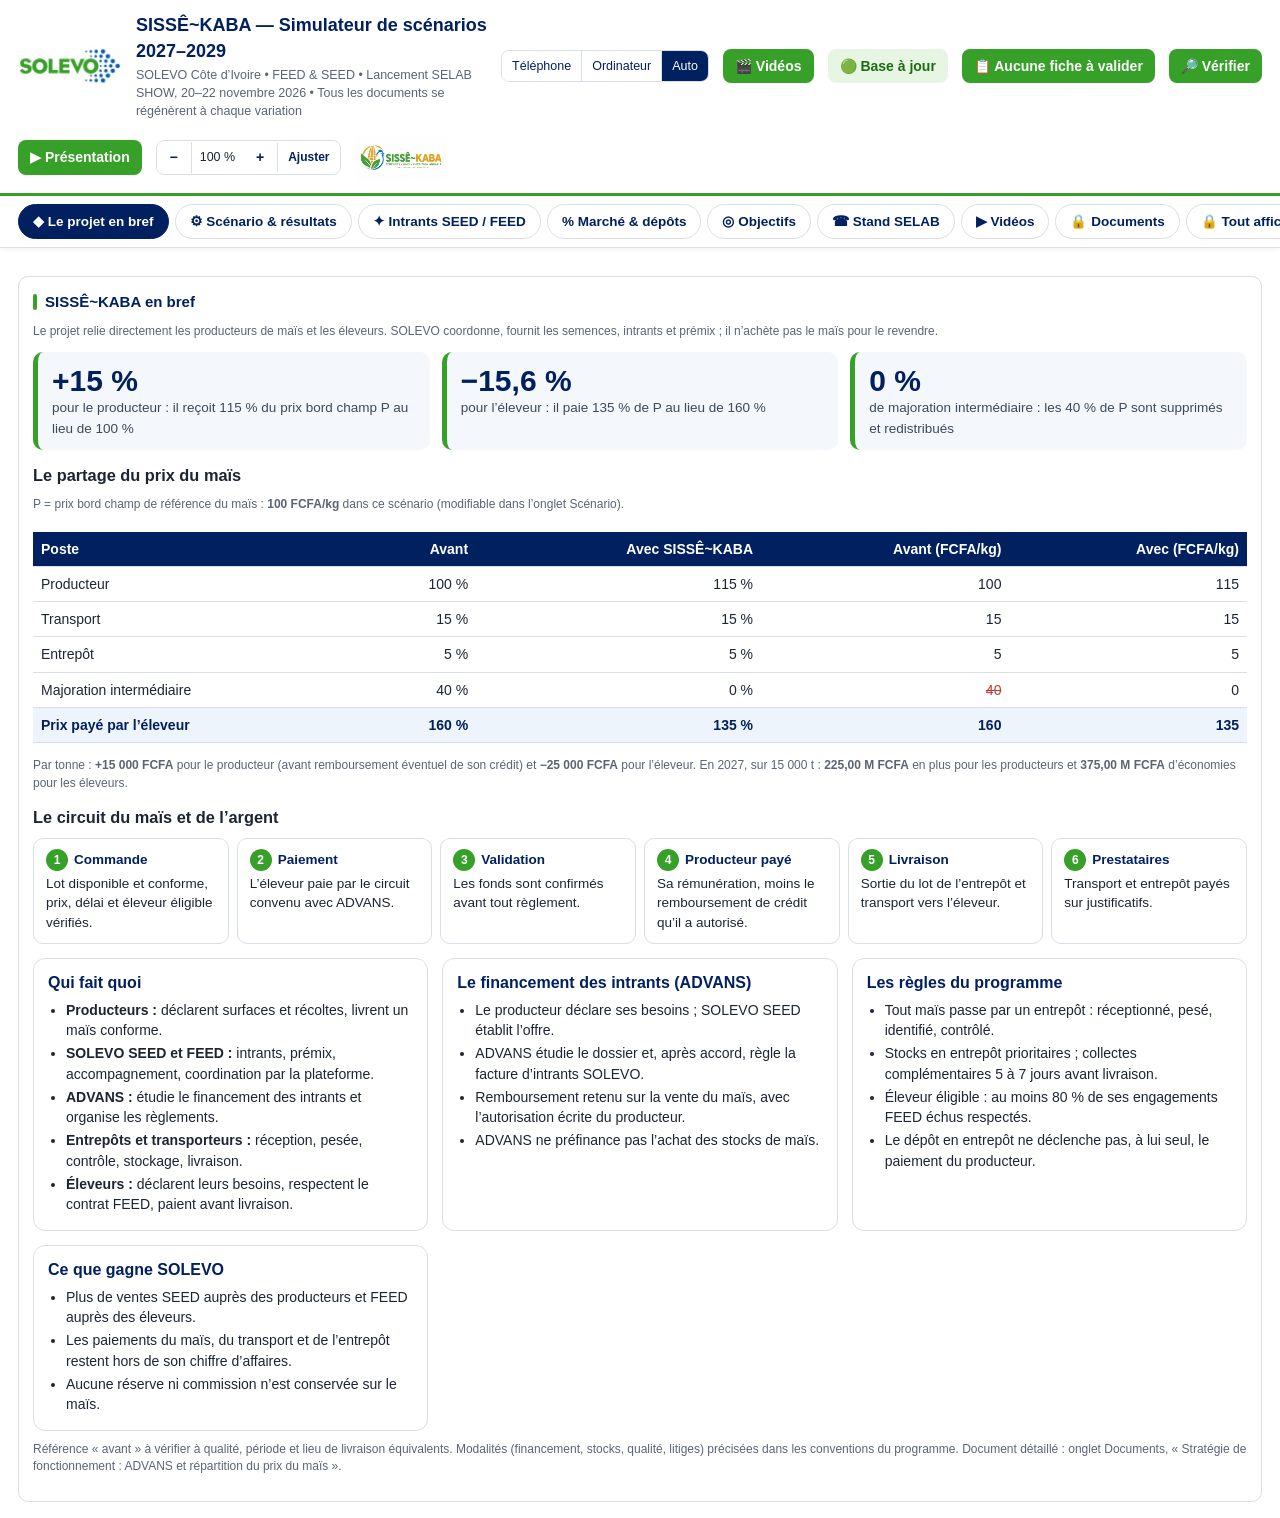
==== index.html @ ada225d0 "Inscriptions : mode hors connexion avec mise à jour automatique de la base, vérification d'un enregi" ====
<!DOCTYPE html>
<html lang="fr">
<head>
<meta charset="utf-8">
<meta name="viewport" content="width=device-width, initial-scale=1, minimum-scale=0.5, maximum-scale=5, user-scalable=yes">
<title>SISSÊ~KABA — Simulateur de scénarios 2027–2029</title>
<style>
:root{--navy:#002060;--blue:#0B5FA1;--green:#37A028;--lg:#9BBB59;--bg:#F4F7FB;--line:#D9DEE7;--ink:#1d2433;--mut:#5b6476}
*{box-sizing:border-box}
body{margin:0;font:14px/1.45 "Segoe UI",Arial,Helvetica,sans-serif;color:var(--ink);background:#fff}
header{display:flex;align-items:center;gap:14px;padding:12px 18px;border-bottom:3px solid var(--green);flex-wrap:wrap}
header img{height:38px}
header .t{flex:1;min-width:220px}
header h1{margin:0;font-size:18px;color:var(--navy)}
header p{margin:2px 0 0;color:var(--mut);font-size:12.5px}
main{display:grid;grid-template-columns:minmax(300px,380px) 1fr;gap:18px;padding:16px 18px;max-width:1500px;margin:0 auto}
@media (max-width:900px){main{grid-template-columns:1fr;padding:12px}}
.panel{background:#fff;border:1px solid var(--line);border-radius:10px;padding:14px}
.panel h2{margin:0 0 10px;font-size:15px;color:var(--navy);display:flex;align-items:center;gap:8px}
.panel h2:before{content:"";width:4px;height:16px;background:var(--green);border-radius:2px}
select,input[type=text],input[type=number]{font:inherit;border:1px solid var(--line);border-radius:6px;padding:6px 8px;width:100%;background:#fff}
.bar{display:flex;gap:8px;flex-wrap:wrap;margin-top:8px}
button{font:inherit;cursor:pointer;border:1px solid var(--line);background:#fff;border-radius:6px;padding:6px 10px;color:var(--navy)}
button:hover{border-color:var(--blue)}
button.prim{background:var(--green);color:#fff;border-color:var(--green);font-weight:600}
button.prim:disabled{opacity:.6}
fieldset{border:none;border-top:1px solid var(--line);margin:10px 0 0;padding:8px 0 0}
legend{font-weight:700;color:var(--green);font-size:12.5px;text-transform:uppercase;letter-spacing:.04em;padding-right:6px}
.lever{margin:6px 0 9px}
.lever label{display:flex;justify-content:space-between;font-size:13px;color:var(--ink)}
.lever .u{color:var(--mut);font-size:11.5px}
.lever .row{display:flex;gap:8px;align-items:center}
.lever input[type=range]{flex:1;accent-color:var(--blue)}
.lever input[type=number]{width:96px;text-align:right;padding:4px 6px}
.seg{display:flex;gap:0;margin-top:4px}.seg button{flex:1;border-radius:0}.seg button:first-child{border-radius:6px 0 0 6px}.seg button:last-child{border-radius:0 6px 6px 0}
.seg button.on{background:var(--blue);color:#fff;border-color:var(--blue)}
.kpis{display:grid;grid-template-columns:repeat(auto-fill,minmax(150px,1fr));gap:10px}
.kpi{background:var(--bg);border-top:3px solid var(--green);border-radius:6px;padding:10px}
.kpi .v{font-size:20px;font-weight:700;color:var(--blue)}
small.eur{color:var(--mut);font-weight:600}#kpis small.eur,#tbl small.eur,#feedK small.eur{display:block;font-size:11px}
.kpi .l{color:var(--mut);font-size:12px}
.kpi .d{font-size:11.5px;margin-top:3px;color:var(--mut)}
.dp{color:#1e7b34;font-weight:600}.dn{color:#b42318;font-weight:600}.d0{color:var(--mut)}
.scen{display:flex;justify-content:space-between;gap:10px;flex-wrap:wrap;align-items:center;margin-bottom:12px}
.scen b{color:var(--navy);font-size:15px}
.ctrl{padding:8px 10px;border-radius:6px;font-size:13px;margin:12px 0}
.ctrl.ok{background:#e9f6e6;color:#1e7b34}.ctrl.ko{background:#fdecea;color:#b42318}
table{border-collapse:collapse;width:100%}
#tbl th,#tbl td{padding:5px 8px;border-bottom:1px solid #eef0f4;font-size:13px}
#tbl thead th{background:var(--green);color:#fff;text-align:right}
#tbl thead th:first-child{text-align:left}
#tbl tbody th{text-align:left;font-weight:500}
#tbl td{text-align:right;font-variant-numeric:tabular-nums}
#tbl tr.strong th,#tbl tr.strong td{font-weight:700;color:var(--navy)}
.tw{overflow-x:auto}
.charts{display:grid;grid-template-columns:repeat(auto-fill,minmax(260px,1fr));gap:12px;margin-top:14px}
.chart{margin:0;background:var(--bg);border-radius:8px;padding:8px}
.chart figcaption{font-weight:600;color:var(--navy);font-size:12.5px}
.chart small{color:var(--mut);font-weight:400}
.leg{display:flex;gap:10px;font-size:11px;color:var(--mut)}.leg i{display:inline-block;width:9px;height:9px;margin-right:4px;border-radius:2px}
.gains{background:#fff8e6;border-left:3px solid #e0a100;padding:8px 10px;border-radius:4px;font-size:13px;margin-top:12px}
#docs{display:grid;grid-template-columns:repeat(auto-fill,minmax(300px,1fr));gap:12px}
.dgroup h4{margin:4px 0 6px;font-size:12px;text-transform:uppercase;color:var(--green);letter-spacing:.04em}
.doc{display:flex;align-items:center;gap:10px;width:100%;text-align:left;margin-bottom:6px;padding:7px 9px}
.doc.wait{opacity:.5;pointer-events:none}
.doc .dn{display:flex;flex-direction:column;font-size:13px;color:var(--ink)}
.doc small{color:var(--mut);font-size:10.5px;word-break:break-all}
.ic{flex:none;width:40px;text-align:center;font-size:10.5px;font-weight:700;color:#fff;border-radius:4px;padding:5px 0}
.ic.pptx{background:#C43E1C}.ic.pdf{background:#B30B00}.ic.docx{background:#2B579A}.ic.xlsx{background:#217346}.ic.txt,.ic.json{background:#6b7280}.ic.png{background:var(--lg)}
.status{margin-top:10px;font-size:13px;min-height:20px}.status.ok{color:#1e7b34}.status.err{color:#b42318}.status.warn{color:#a15c00}
details{margin-top:12px}summary{cursor:pointer;color:var(--blue);font-weight:600}
#adv{font-size:12px}#adv th{text-align:left;font-weight:500;padding:3px 4px;border-bottom:1px solid #eef0f4}
#adv th small{display:block;color:var(--mut)}#adv td{padding:2px 3px;border-bottom:1px solid #eef0f4}
#adv td input{width:86px;padding:3px 4px;font-size:12px;text-align:right}#adv td.calc{color:var(--mut);text-align:right}
#adv thead th{background:var(--bg)}
.note{font-size:12px;color:var(--mut);margin-top:8px}
#stored{display:flex;flex-wrap:wrap;gap:6px;margin-top:6px}#stored button{font-size:12px}
.loading main{opacity:.35;pointer-events:none}
#loadmsg{text-align:center;color:var(--mut);padding:6px}
.file{display:inline-block;position:relative;overflow:hidden}
.cats{display:flex;flex-wrap:wrap;gap:4px 14px;font-size:12.5px;margin:4px 0}.cats label{display:flex;gap:5px;align-items:center}
#log{font-size:12px}#log th{background:var(--bg);text-align:left;padding:4px 6px}#log td{padding:4px 6px;border-bottom:1px solid #eef0f4;vertical-align:top}
.logbox{margin:10px 0}
.lists{display:grid;grid-template-columns:1.2fr 1fr auto auto;gap:6px;margin:4px 0 6px}@media(max-width:600px){.lists{grid-template-columns:1fr 1fr}}
button.mini{font-size:11.5px;padding:3px 8px;background:var(--blue);color:#fff;border-color:var(--blue)}
.mail{background:var(--bg);border-radius:8px;padding:10px;margin-bottom:12px}.chk{display:flex;gap:6px;align-items:flex-start;font-size:12.5px;margin-top:6px;color:var(--ink)}#qa:empty{display:none!important}.file input{position:absolute;inset:0;opacity:0;cursor:pointer}

/* ---- modes d’affichage ---- */
.viewsw{display:flex;border:1px solid var(--line);border-radius:8px;overflow:hidden}
.viewsw button{border:none;border-radius:0;padding:6px 10px;font-size:12.5px;white-space:nowrap}
.viewsw button+button{border-left:1px solid var(--line)}
.viewsw button.on{background:var(--navy);color:#fff}
.bottomnav{display:none;position:fixed;left:0;right:0;bottom:0;z-index:20;background:#fff;border-top:2px solid var(--green);box-shadow:0 -2px 8px rgba(0,0,0,.08);padding:4px 4px calc(4px + env(safe-area-inset-bottom))}
.bottomnav button{flex:1;border:none;display:flex;flex-direction:column;align-items:center;font-size:16px;padding:4px 0;color:var(--navy);background:none}
.bottomnav span{font-size:10px;white-space:nowrap}
/* téléphone (forcé, ou automatique sur petit écran) */
body.m-mobile main{grid-template-columns:1fr;max-width:540px;padding:10px 10px 80px}
body.m-mobile header{padding:8px 10px;gap:8px}
body.m-mobile header h1{font-size:15px}
body.m-mobile header p,body.m-mobile .lsisse{display:none}
body.m-mobile header img{height:30px}
body.m-mobile .viewsw{order:3;width:100%}body.m-mobile .viewsw button{flex:1}
body.m-mobile .kpis{grid-template-columns:repeat(2,1fr);gap:8px}
body.m-mobile .kpi .v{font-size:17px}
body.m-mobile .charts,body.m-mobile #docs{grid-template-columns:1fr}
body.m-mobile .lever input[type=number]{width:84px;font-size:15px;padding:6px}
body.m-mobile .lever input[type=range]{height:28px}
body.m-mobile button{padding:9px 12px}
body.m-mobile .doc{padding:10px}
body.m-mobile .lists{grid-template-columns:1fr 1fr}
body.m-mobile .bottomnav{display:flex}
body.m-mobile #tbl th,body.m-mobile #tbl td{font-size:12px;padding:5px 4px}
/* ordinateur (forcé, même sur téléphone : faire glisser ou pincer pour naviguer) */
body.m-desktop{min-width:1180px}
body.m-wide main{grid-template-columns:380px 1fr!important;max-width:1500px;padding:16px 18px}
body.m-wide .left{position:sticky;top:10px;max-height:calc(100vh - 20px);overflow:auto}
body.m-wide .kpis{grid-template-columns:repeat(5,1fr)}
body.m-wide .charts{grid-template-columns:repeat(4,1fr)}
body.m-wide #docs{grid-template-columns:repeat(3,1fr)}

.sim{width:100%;border-collapse:collapse;font-size:12.5px;margin-top:6px}
.sim th{background:var(--green);color:#fff;text-align:right;padding:5px 6px;font-weight:600;white-space:nowrap}
.sim th:first-child{text-align:left}
.sim td{padding:4px 6px;border-bottom:1px solid #eef0f4;text-align:right;font-variant-numeric:tabular-nums;white-space:nowrap}
.sim td:first-child{text-align:left;white-space:normal}
.sim td input{width:78px;text-align:right;padding:3px 5px;font-size:12.5px}
.sim tfoot td{font-weight:700;color:var(--navy);background:var(--bg)}
.sim tr.sub td{font-weight:700;color:var(--navy)}
.sim tr.grp td{background:var(--bg);color:var(--green);font-weight:700;font-size:11.5px;letter-spacing:.04em;text-transform:uppercase}
.simk{display:grid;grid-template-columns:repeat(auto-fill,minmax(170px,1fr));gap:8px;margin-top:10px}
.simk div{background:var(--bg);border-left:3px solid var(--blue);border-radius:4px;padding:7px 9px;font-size:12px;color:var(--mut)}
.simk b{display:block;font-size:16px;color:var(--blue)}
.feedgrid{display:grid;grid-template-columns:1fr 1fr;gap:12px;margin-top:8px}
body.m-mobile .feedgrid{grid-template-columns:1fr}
@media(max-width:700px){.feedgrid{grid-template-columns:1fr}}
.fcard{background:var(--bg);border-radius:8px;padding:10px}
.fcard h3{margin:0 0 6px;font-size:14px;color:var(--navy)}
.fin{display:grid;gap:6px;margin-bottom:6px}
.fin label{display:flex;justify-content:space-between;align-items:center;gap:8px;font-size:12.5px}
.fin input{width:96px;text-align:right}
.fcard .sim{background:#fff}
.sim tr.muted td{color:var(--mut)}
.h3{font-size:13.5px;color:var(--navy);margin:14px 0 6px}
.netin{display:grid;grid-template-columns:repeat(auto-fill,minmax(230px,1fr));gap:6px 14px;margin-bottom:6px}
.netin label{display:flex;justify-content:space-between;align-items:center;gap:8px;font-size:12.5px}
.netin input{width:86px;text-align:right}
[data-netp].on{background:var(--blue);color:#fff;border-color:var(--blue)}

/* ---- cadrage : aucune colonne ne peut être élargie par un tableau ---- */
main{grid-template-columns:minmax(280px,380px) minmax(0,1fr)}
main>section,.panel,.fcard,.dgroup{min-width:0}
.tw{max-width:100%;overflow-x:auto;-webkit-overflow-scrolling:touch}
.tw>table{min-width:100%}
#seedTbl{min-width:900px}#depTbl{min-width:520px}#netTbl,#objTbl,#tbl{min-width:420px}#log{min-width:620px}
.feedgrid{grid-template-columns:minmax(0,1fr) minmax(0,1fr)}
.fcard .sim td{white-space:normal}
.kpis{grid-template-columns:repeat(auto-fill,minmax(140px,1fr))}
.charts{grid-template-columns:repeat(auto-fill,minmax(240px,1fr))}
#docs{grid-template-columns:repeat(auto-fill,minmax(260px,1fr))}
.doc small{overflow-wrap:anywhere}
@media (max-width:1200px){body.m-wide main{grid-template-columns:320px minmax(0,1fr)!important}body.m-wide .kpis{grid-template-columns:repeat(3,1fr)}body.m-wide .charts{grid-template-columns:repeat(2,1fr)}body.m-wide #docs{grid-template-columns:repeat(2,1fr)}}
body.m-mobile main{grid-template-columns:minmax(0,1fr)!important}
body.m-mobile .feedgrid{grid-template-columns:minmax(0,1fr)}
body.m-desktop{min-width:0!important}
body.m-scaled main{width:1240px;max-width:none;box-sizing:border-box;margin:0}
/* ---- zoom ---- */
main{zoom:var(--z,1)}
.zoombar{display:flex;align-items:center;border:1px solid var(--line);border-radius:8px;overflow:hidden}
.zoombar button{border:none;border-radius:0;padding:6px 10px;font-size:14px;font-weight:700;min-width:34px}
.zoombar button+button,.zoombar span{border-left:1px solid var(--line)}
.zoombar span{padding:6px 8px;font-size:12.5px;min-width:52px;text-align:center;font-variant-numeric:tabular-nums}
.zoombar .fit{font-size:12px;font-weight:600}
body.m-mobile .zoombar{order:4;width:100%}body.m-mobile .zoombar button,body.m-mobile .zoombar span{flex:1}
.zoomfloat{display:none;position:fixed;right:10px;bottom:70px;z-index:21;flex-direction:column;gap:6px}
.zoomfloat button{width:42px;height:42px;border-radius:50%;background:var(--navy);color:#fff;border:none;font-size:20px;font-weight:700;box-shadow:0 2px 8px rgba(0,0,0,.25);padding:0}
body.m-mobile .zoomfloat{display:flex}

/* ---- fiches intrants (téléphone) ---- */
.seedcards{display:none}
body.m-mobile .seedcards{display:grid;gap:10px;margin:8px 0}
body.m-mobile .seedwide{display:none}
.icard{border:1px solid var(--line);border-left:4px solid var(--green);border-radius:10px;padding:10px 12px;background:#fff}
.icard h3{margin:0 0 8px;font-size:15px;color:var(--navy);display:flex;justify-content:space-between;align-items:baseline}
.icard h3 small{font-size:12px;color:var(--green);font-weight:700}
.icard .in{display:grid;grid-template-columns:1fr 1fr 1fr;gap:8px;margin-bottom:8px}
.icard label{font-size:11.5px;color:var(--mut);display:block}
.icard input{width:100%;box-sizing:border-box;font-size:15px;padding:6px}
.icard .out{display:grid;grid-template-columns:1fr 1fr;gap:4px 10px;font-size:12.5px}
.icard .out b{color:var(--navy);display:block;font-size:14px}
.icard.tot{border-left-color:var(--navy);background:#F4F7FB}
/* ---- mode présentation ---- */
.prezbtn{background:var(--green);color:#fff;border:none;border-radius:8px;padding:7px 12px;font-weight:700;cursor:pointer}
body.m-mobile .prezbtn{order:5;width:100%}
.prez{position:fixed;inset:0;z-index:100;background:linear-gradient(160deg,#002060 0%,#0B3A80 60%,#0B5FA1 100%);color:#fff;display:flex;flex-direction:column;font-size:calc(var(--pzf,1)*1rem)}
.prez[hidden]{display:none}
.pz-top{display:flex;align-items:center;gap:14px;padding:12px 20px;border-bottom:3px solid var(--green);flex-wrap:wrap}
.pz-top img{height:40px;background:#fff;border-radius:6px;padding:3px 6px}
.pz-t{flex:1;min-width:160px}.pz-t b{display:block;font-size:1.3em}.pz-t span{opacity:.8;font-size:.9em}
.pz-ctl{display:flex;gap:6px;align-items:center;flex-wrap:wrap}
.pz-ctl button{background:rgba(255,255,255,.12);color:#fff;border:1px solid rgba(255,255,255,.35);border-radius:8px;padding:8px 12px;font-size:16px;font-weight:700;cursor:pointer}
.pz-ctl button.on{background:var(--green);border-color:var(--green)}
.pz-ctl span{min-width:48px;text-align:center;font-variant-numeric:tabular-nums}
.pz-slide{flex:1;overflow:auto;padding:3vh 4vw;display:flex;flex-direction:column;justify-content:safe center}
.pz-slide h2{margin:0 0 2vh;font-size:calc(clamp(22px,3.4vw,52px)*var(--pzf,1));color:#fff}
.pz-slide h2:after{content:"";display:block;width:80px;height:5px;background:var(--green);margin-top:10px;border-radius:3px}
.pz-grid{display:grid;grid-template-columns:repeat(auto-fit,minmax(min(100%,260px),1fr));gap:2.4vh 2vw}
.pz-k{background:rgba(255,255,255,.08);border:1px solid rgba(255,255,255,.18);border-top:5px solid var(--green);border-radius:14px;padding:2.2vh 1.6vw}
.pz-k b{display:block;white-space:nowrap;font-size:calc(min(clamp(28px,4vw,72px),7vh)*var(--pzf,1));line-height:1.05;font-variant-numeric:tabular-nums}
.pz-k span{display:block;margin-top:.6vh;font-size:calc(clamp(14px,1.5vw,24px)*var(--pzf,1));opacity:.9}
.pz-k i{display:block;font-style:normal;font-size:calc(clamp(12px,1.1vw,18px)*var(--pzf,1));opacity:.65;margin-top:.4vh}
.pz-tbl{width:100%;border-collapse:collapse;font-size:calc(min(clamp(14px,1.6vw,26px),3.1vh)*var(--pzf,1));font-variant-numeric:tabular-nums}
.pz-tbl th,.pz-tbl td{padding:.75vh 1vw;border-bottom:1px solid rgba(255,255,255,.18);text-align:right}
.pz-tbl th:first-child,.pz-tbl td:first-child{text-align:left}
.pz-tbl thead th{background:var(--green);color:#fff}
.pz-tbl tr.st td{font-weight:800}
.pz-note{margin-top:2.5vh;opacity:.75;font-size:calc(clamp(12px,1.2vw,18px)*var(--pzf,1))}
@media (max-width:700px){.pz-top{padding:8px 10px;gap:8px}.pz-top img{height:28px}.pz-t span{display:none}.pz-ctl{width:100%;justify-content:space-between}.pz-ctl button{padding:6px 9px;font-size:14px}.pz-foot{display:none}.pz-k b{font-size:calc(34px*var(--pzf,1))}.pz-tbl{font-size:calc(14px*var(--pzf,1))}}
.pz-foot{padding:8px 20px;font-size:12.5px;opacity:.7;border-top:1px solid rgba(255,255,255,.15)}
.pz-dots{display:flex;gap:6px;justify-content:center;margin-top:2vh}.pz-dots i{width:10px;height:10px;border-radius:50%;background:rgba(255,255,255,.3)}.pz-dots i.on{background:var(--green)}

.feedgrid{grid-template-columns:repeat(auto-fit,minmax(min(100%,280px),1fr))!important}
.feedpre{display:flex;flex-wrap:wrap;gap:6px;align-items:center;margin:6px 0 10px;font-size:12.5px;color:var(--mut)}
.feedpre button{font-size:12px;padding:5px 9px}
.warnmix{color:#B42318;font-weight:700}

/* ---- choix des présentations ---- */
.pzmenu{position:fixed;inset:0;z-index:99;background:rgba(0,20,50,.55);display:flex;align-items:center;justify-content:center;padding:16px}
.pzmenu[hidden]{display:none}
.pzm-box{background:#fff;border-radius:16px;max-width:860px;width:100%;padding:18px 20px;box-shadow:0 20px 60px rgba(0,0,0,.35)}
.pzm-hd{display:flex;justify-content:space-between;align-items:center}.pzm-hd b{font-size:18px;color:var(--navy)}.pzm-hd button{border:none;background:none;font-size:18px;cursor:pointer}
.pzm-box>p{color:var(--mut);font-size:13px;margin:4px 0 12px}
.pzm-list{display:grid;grid-template-columns:repeat(auto-fit,minmax(200px,1fr));gap:12px}
.pzm-sep{grid-column:1/-1;font-size:12px;font-weight:700;color:var(--mut);text-transform:uppercase;letter-spacing:.06em;margin-top:4px}
.pzm-c{text-align:left;border:none;border-radius:12px;padding:16px;color:#fff;cursor:pointer;display:flex;flex-direction:column;gap:6px;min-height:130px;transition:transform .15s}
.pzm-c:hover{transform:translateY(-2px)}.pzm-c em{font-style:normal;font-size:11.5px;opacity:.85;letter-spacing:.06em;text-transform:uppercase}
.pzm-c b{font-size:20px}.pzm-c span{font-size:12.5px;opacity:.9}
.pzm-c.c4{background:linear-gradient(135deg,#1E6B14,#0E4A1C)}.pzm-c.c5{background:linear-gradient(135deg,#0B3A5C,#1E6B14)}
.pzm-c.c6{background:linear-gradient(135deg,#2E7D1F,#002060)}
.pz-fxbar{display:flex;flex-wrap:wrap;gap:.6vh 1vw;margin:.4vh 0 1.2vh;font-size:calc(clamp(11px,.9vw,15px)*var(--pzf,1))}.pz-fxbar label{display:flex;flex-direction:column;gap:2px;opacity:.95}.pz-fxbar input,.pz-fxbar select{background:rgba(255,255,255,.12);color:inherit;border:1px solid rgba(255,255,255,.3);border-radius:8px;padding:4px 8px;font:inherit;min-width:0}.pz-fxbar input{width:7.5em}.pz-fxbar select option{color:#000}
.cv-main .pz-fxbar{margin-top:2vh}
.pz-tbl th small{display:block;font-weight:400;opacity:.85;font-size:.75em}.pz-tbl td small{display:block;opacity:.7;font-size:.72em}
.pz-fxt td:not(:first-child){text-align:center}.pz-fxt th:not(:first-child){text-align:center}
.pz-fxdv{display:grid;grid-template-columns:2fr 1fr;gap:2vw;align-items:start}.pz-grid.one{grid-template-columns:1fr}.pz-grid.three{grid-template-columns:repeat(3,1fr)}.pz-grid.three .pz-k{padding:1.6vh 1.4vw}.pz-grid.three .pz-k b{font-size:calc(min(clamp(24px,3.2vw,60px),6vh)*var(--pzf,1))}.pz-cta{margin-top:3vh;border-left:6px solid var(--green);background:rgba(255,255,255,.08);border-radius:12px;padding:2vh 1.6vw;display:flex;flex-direction:column;gap:.8vh;font-size:calc(clamp(14px,1.4vw,24px)*var(--pzf,1))}.pz-cta b{font-size:1.3em}.pz-cta em{font-style:normal;opacity:.85}.pz-dv{font-size:calc(min(clamp(13px,1.3vw,22px),2.7vh)*var(--pzf,1))}.pz-dv td{white-space:nowrap;padding:.55vh .8vw}.pz-dv td:first-child{white-space:normal}
.pz-load{display:flex;align-items:center;justify-content:center;height:60vh;font-size:clamp(18px,2vw,32px);opacity:.85}
@media (max-width:800px){.pz-fxdv{grid-template-columns:1fr}}
.pzm-c.c1{background:linear-gradient(135deg,#37A028,#1E6B14)}.pzm-c.c2{background:linear-gradient(135deg,#002060,#0B5FA1)}.pzm-c.c3{background:linear-gradient(135deg,#0B5FA1,#0E8C9C)}
.pz-ctl select{background:rgba(255,255,255,.12);color:#fff;border:1px solid rgba(255,255,255,.35);border-radius:8px;padding:7px 8px;font-size:14px;font-weight:700}
.pz-ctl select option{color:#000}
/* ---- page de garde ---- */
.prez.on-cover .pz-foot{display:none}
.pz-slide.is-cover{padding:0;justify-content:stretch}
.pz-cover{position:relative;flex:1;min-height:100%;display:grid;grid-template-columns:minmax(0,1.6fr) minmax(0,1fr);grid-template-rows:1fr auto;overflow:hidden;
  background:radial-gradient(1200px 600px at 85% 20%,rgba(55,160,40,.28),transparent 60%),linear-gradient(150deg,#00143D 0%,#002060 45%,#0B4F8F 100%)}
.pz-cv-eleveur{background:radial-gradient(1000px 600px at 85% 20%,rgba(155,187,89,.35),transparent 60%),linear-gradient(150deg,#04210F 0%,#0E4A1C 50%,#1E6B14 100%)}
.pz-cv-producteur{background:radial-gradient(1000px 600px at 85% 20%,rgba(155,187,89,.35),transparent 60%),linear-gradient(150deg,#00143D 0%,#0B3A5C 50%,#1E6B14 100%)}
.pz-cv-codir{background:radial-gradient(1200px 600px at 85% 20%,rgba(11,95,161,.45),transparent 60%),linear-gradient(150deg,#000F2E 0%,#001A4D 50%,#002060 100%)}
.pz-cv-it{background:radial-gradient(1000px 600px at 85% 25%,rgba(14,140,156,.45),transparent 60%),linear-gradient(150deg,#00143D 0%,#06305E 50%,#0B5FA1 100%)}
.cv-deco{position:absolute;inset:0;pointer-events:none;overflow:hidden}
.cv-deco i{position:absolute;border-radius:50%;border:2px solid rgba(255,255,255,.08)}
.cv-deco i:nth-child(1){width:70vmin;height:70vmin;right:-18vmin;top:-22vmin}
.cv-deco i:nth-child(2){width:46vmin;height:46vmin;right:-6vmin;top:-10vmin;border-color:rgba(55,160,40,.35)}
.cv-deco i:nth-child(3){width:120vmin;height:22vmin;left:-10vmin;bottom:-17vmin;border-radius:0;transform:rotate(-8deg);background:linear-gradient(90deg,rgba(55,160,40,.9),rgba(155,187,89,.6));border:none}
.cv-main{position:relative;z-index:1;padding:5vh 5vw 3vh;display:flex;flex-direction:column;justify-content:center;gap:1.6vh}
.cv-logos{display:inline-flex;align-items:center;gap:18px;background:#fff;border-radius:14px;padding:10px 18px;align-self:flex-start;box-shadow:0 10px 30px rgba(0,0,0,.25)}
.cv-logos img{height:calc(clamp(34px,6vh,64px)*var(--pzf,1));width:auto}.cv-logos span{width:1px;align-self:stretch;background:#D9DEE7}
.cv-tag{align-self:flex-start;border:1px solid rgba(255,255,255,.4);border-radius:999px;padding:6px 14px;font-size:calc(clamp(11px,1.1vw,15px)*var(--pzf,1));letter-spacing:.08em;text-transform:uppercase;font-weight:700;background:rgba(255,255,255,.08)}
.pz-cover h1{margin:0;font-size:calc(clamp(34px,5.4vw,96px)*var(--pzf,1));overflow-wrap:anywhere;line-height:1;letter-spacing:-.02em;font-weight:900}
.cv-sub{margin:0;font-size:calc(clamp(15px,1.9vw,30px)*var(--pzf,1));opacity:.92;max-width:38ch;line-height:1.25}
.cv-bar{width:120px;height:6px;border-radius:3px;background:linear-gradient(90deg,#37A028,#9BBB59)}
.cv-meta{display:grid;grid-template-columns:repeat(2,minmax(0,1fr));gap:1.2vh 2.4vw;margin:1vh 0 0;max-width:820px}
.cv-meta dt{font-size:calc(clamp(10px,.9vw,13px)*var(--pzf,1));text-transform:uppercase;letter-spacing:.1em;opacity:.65}
.cv-meta dd{margin:2px 0 0;font-size:calc(clamp(13px,1.25vw,19px)*var(--pzf,1));font-weight:700}.cv-meta small{font-weight:400;opacity:.8}
.cv-figs{position:relative;z-index:1;display:flex;flex-direction:column;justify-content:center;gap:2vh;padding:5vh 4vw 3vh 0}
.cv-figs div{background:rgba(255,255,255,.1);backdrop-filter:blur(6px);border:1px solid rgba(255,255,255,.22);border-left:6px solid #37A028;border-radius:14px;padding:1.8vh 1.6vw}
.cv-figs b{display:block;font-size:calc(clamp(24px,3.4vw,58px)*var(--pzf,1));line-height:1.05;white-space:nowrap;font-variant-numeric:tabular-nums}
.cv-figs span{font-size:calc(clamp(12px,1.15vw,18px)*var(--pzf,1));opacity:.9}
.cv-foot{grid-column:1/-1;position:relative;z-index:1;display:flex;flex-wrap:wrap;gap:8px 28px;padding:1.4vh 5vw;background:rgba(0,0,0,.28);font-size:calc(clamp(11px,1vw,15px)*var(--pzf,1));letter-spacing:.04em}
.cv-foot span:first-child{font-weight:800}
/* ---- éléments des diapos ---- */
.pz-hd{display:flex;justify-content:space-between;font-size:calc(clamp(11px,1vw,15px)*var(--pzf,1));opacity:.6;text-transform:uppercase;letter-spacing:.08em;margin-bottom:1vh}
.pz-cols{display:grid;grid-template-columns:repeat(auto-fit,minmax(min(100%,240px),1fr));gap:2vw}
.pz-col{background:rgba(255,255,255,.08);border:1px solid rgba(255,255,255,.18);border-top:5px solid var(--green);border-radius:14px;padding:2vh 1.6vw}
.pz-col h3{margin:0 0 1vh;font-size:calc(clamp(16px,1.8vw,28px)*var(--pzf,1))}
.pz-col ul{margin:0;padding-left:1.1em}.pz-col li{margin:.7vh 0;font-size:calc(clamp(13px,1.4vw,22px)*var(--pzf,1))}
.pz-steps{list-style:none;margin:0;padding:0;display:grid;grid-template-columns:repeat(auto-fit,minmax(min(100%,180px),1fr));gap:1.4vw;counter-reset:s}
.pz-steps li{position:relative;background:rgba(255,255,255,.08);border:1px solid rgba(255,255,255,.18);border-radius:14px;padding:2vh 1.4vw;display:flex;flex-direction:column;gap:.8vh}
.pz-steps em{font-style:normal;width:2.2em;height:2.2em;border-radius:50%;background:var(--green);display:flex;align-items:center;justify-content:center;font-weight:800;font-size:calc(clamp(14px,1.4vw,22px)*var(--pzf,1))}
.pz-steps b{font-size:calc(clamp(15px,1.6vw,26px)*var(--pzf,1))}.pz-steps span{font-size:calc(clamp(12px,1.2vw,19px)*var(--pzf,1));opacity:.9}
.pz-arch{display:grid;gap:1.2vh}.pz-arch .ar{display:flex;flex-wrap:wrap;gap:.8vw;align-items:center;border-radius:12px;padding:1.4vh 1.2vw;background:rgba(255,255,255,.07);border-left:6px solid var(--green)}
.pz-arch .ar b{min-width:9em;font-size:calc(clamp(14px,1.5vw,24px)*var(--pzf,1))}.pz-arch .ar span{background:rgba(255,255,255,.14);border-radius:8px;padding:.6vh .8vw;font-size:calc(clamp(12px,1.2vw,19px)*var(--pzf,1))}
.pz-arch .l2{border-color:#9BBB59}.pz-arch .l3{border-color:#0E8C9C}.pz-arch .l4{border-color:#F0B429}
.pz-cta p{font-size:calc(clamp(16px,2vw,32px)*var(--pzf,1));margin:0 0 3vh}
.pz-cta .pz-k b{font-size:calc(clamp(18px,2.4vw,40px)*var(--pzf,1));white-space:normal;overflow-wrap:anywhere}
.pz-sign{margin-top:2.5vh;opacity:.8;font-size:calc(clamp(12px,1.2vw,18px)*var(--pzf,1))}
@media (max-width:700px){.pz-cover{grid-template-columns:1fr;grid-template-rows:auto auto auto}.cv-figs{padding:0 5vw 2vh;flex-direction:row;flex-wrap:wrap}.cv-figs div{flex:1 1 40%}.cv-meta{grid-template-columns:1fr}.pz-cover h1{font-size:calc(40px*var(--pzf,1))}.cv-logos img{height:34px}.pz-ctl select{width:100%}}

.pzm-qr{display:flex;gap:14px;align-items:flex-start;margin-top:14px;padding-top:12px;border-top:1px solid var(--line)}
.pzm-qr img{width:110px;height:110px;border:1px solid var(--line);border-radius:8px;flex:none}
.pzm-qr>div{flex:1;min-width:0;display:flex;flex-direction:column;gap:6px;font-size:12.5px}
.pzm-qr input{width:100%;box-sizing:border-box;font-size:12px;padding:6px}
.pzm-qr small{color:var(--mut)}.pzm-qrb{display:flex;gap:8px}.pzm-qrb button{font-size:12px;padding:5px 10px}
.pzm-tip{font-size:12px;color:var(--mut);margin:10px 0 0}
@media (max-width:600px){.pzm-qr{flex-direction:column}}
.pz-subt{margin:-1.5vh 0 2.5vh;opacity:.8;font-size:calc(clamp(13px,1.4vw,22px)*var(--pzf,1))}
.pz-blocks{display:grid;gap:2.2vh}
.pz-flow{background:rgba(255,255,255,.04);border-radius:14px;padding:1vh 1vw}.pz-flow svg{width:100%;height:auto;max-height:50vh;display:block;margin:0 auto}
.pz-qr{display:grid;grid-template-columns:minmax(0,1fr) minmax(0,1.5fr);gap:3vw;align-items:center}
.pz-qr figure{margin:0;background:#fff;border-radius:16px;padding:2vh;text-align:center;color:var(--navy)}
.pz-qr img{width:100%;max-width:min(42vh,360px);height:auto;display:block;margin:0 auto}
.pz-qr figcaption b{display:block;font-size:calc(clamp(15px,1.6vw,24px)*var(--pzf,1));margin-top:1vh}.pz-qr figcaption span{font-size:calc(clamp(11px,1vw,15px)*var(--pzf,1));color:var(--mut)}
.pz-qrl{display:grid;gap:1.6vh}.pz-qrl .pz-k b{font-size:calc(clamp(18px,2.4vw,40px)*var(--pzf,1));white-space:normal;overflow-wrap:anywhere}
.pz-notes{max-height:30vh;overflow:auto;background:#F7F9FC;color:#1d2433;padding:12px 18px;font-size:14px;line-height:1.45;border-top:4px solid var(--green)}
.pz-notes b{display:block;color:var(--green);margin-bottom:4px}
.pz-ctl button.on{background:var(--green);border-color:var(--green)}
@media (max-width:700px){.pz-qr{grid-template-columns:1fr}}

.pzm-box{max-height:92vh;overflow:auto}
.pzm-temo{margin-top:12px;padding-top:10px;border-top:1px solid var(--line);font-size:12.5px}.pzm-temo small{color:var(--mut)}
details.temo{margin-top:8px;border:1px solid var(--line);border-radius:8px;padding:6px 10px}
details.temo summary{cursor:pointer;font-weight:700;color:var(--navy)}details.temo summary em{color:var(--green);font-style:normal}details.temo summary i{color:var(--mut);font-weight:400}
.temo-g{display:grid;grid-template-columns:1fr 1fr;gap:6px 10px;margin-top:8px}.temo-g label{display:flex;flex-direction:column;gap:2px;font-size:11.5px;color:var(--mut)}
.temo-g input,.temo-g textarea{font-size:12.5px;padding:5px;border:1px solid var(--line);border-radius:6px;font-family:inherit}.temo-g .w2{grid-column:1/-1}.temo-g .chk{flex-direction:row;align-items:center;gap:6px;color:var(--ink)}
@media (max-width:600px){.temo-g{grid-template-columns:1fr}}
.pz-calc{margin-top:2vh;background:#fff;color:var(--navy);border-radius:14px;padding:1.6vh 1.4vw;display:flex;flex-wrap:wrap;align-items:center;gap:10px;border-left:6px solid var(--green)}
.pz-calc>b{font-size:calc(clamp(14px,1.4vw,22px)*var(--pzf,1))}
.pz-calc select,.pz-calc input{font-size:calc(clamp(14px,1.4vw,22px)*var(--pzf,1));padding:6px 8px;border:2px solid var(--green);border-radius:8px;color:var(--navy);font-weight:700}
.pz-calc input{width:8em}
.pz-calc-out{flex-basis:100%;display:grid;grid-template-columns:repeat(auto-fit,minmax(150px,1fr));gap:10px}
.pz-calc-out div{background:#F4F7FB;border-radius:10px;padding:1vh .8vw}.pz-calc-out b{display:block;font-size:calc(min(clamp(18px,2.2vw,36px),4.5vh)*var(--pzf,1));color:var(--blue)}.pz-calc-out span{font-size:calc(clamp(11px,1vw,15px)*var(--pzf,1));color:var(--mut)}

.pz-quote{display:grid;grid-template-columns:minmax(0,2fr) minmax(0,1fr);gap:2vw;align-items:stretch}
.pz-quote blockquote{margin:0;background:rgba(255,255,255,.08);border-left:6px solid var(--green);border-radius:14px;padding:2.5vh 2vw;position:relative}
.pz-quote .qm{font-size:calc(80px*var(--pzf,1));line-height:.6;color:var(--green);font-weight:900;display:block}
.pz-quote p{font-size:calc(clamp(18px,2.2vw,36px)*var(--pzf,1));line-height:1.3;margin:1vh 0 2vh;font-style:italic}
.pz-quote footer b{display:block;font-size:calc(clamp(15px,1.5vw,24px)*var(--pzf,1))}.pz-quote footer span{opacity:.8;font-size:calc(clamp(12px,1.1vw,17px)*var(--pzf,1))}
.pz-qfig{background:var(--green);border-radius:14px;display:flex;flex-direction:column;justify-content:center;align-items:center;text-align:center;padding:2vh 1vw}
.pz-qfig b{font-size:calc(clamp(32px,4.5vw,76px)*var(--pzf,1))}.pz-qfig span{font-size:calc(clamp(13px,1.3vw,20px)*var(--pzf,1))}
@media (max-width:700px){.pz-quote{grid-template-columns:1fr}}

#prosTbl{min-width:980px}#prosTbl td{vertical-align:top;white-space:normal}#prosTbl .bes{font-size:12px;max-width:280px}#prosTbl select,#prosTbl input{font-size:12px;padding:3px;max-width:160px}
.prosbar{display:flex;gap:8px;flex-wrap:wrap;margin:8px 0}
.pz-pros{flex-basis:100%;display:flex;flex-wrap:wrap;gap:8px;align-items:center;border-top:1px dashed #C8D4E8;padding-top:1vh;margin-top:.5vh}
.pz-pros b{font-size:calc(clamp(12px,1.1vw,17px)*var(--pzf,1));flex-basis:100%}
.pz-pros input,.pz-pros select{font-size:calc(clamp(12px,1.1vw,17px)*var(--pzf,1))!important;padding:5px 8px!important;border:1px solid #9FB4D6!important;width:auto!important;flex:1 1 140px;font-weight:400!important}
.pz-pros button{background:var(--green);color:#fff;border:none;border-radius:8px;padding:7px 14px;font-weight:700;cursor:pointer;font-size:calc(clamp(12px,1.1vw,17px)*var(--pzf,1))}
#prMsg{font-size:13px;color:var(--green);font-weight:700}
.temo-ph{display:flex;align-items:center;gap:10px;flex-wrap:wrap}.temo-ph img{width:56px;height:56px;border-radius:50%;object-fit:cover;border:2px solid var(--green)}.temo-ph .nop{font-size:11.5px;color:var(--mut)}.temo-ph button{font-size:11.5px;padding:4px 8px}
.pz-qfig img{width:min(22vh,180px);height:min(22vh,180px);border-radius:50%;object-fit:cover;border:5px solid #fff;margin-bottom:1.5vh}

.prosbar .pri{background:var(--green);color:#fff;border-color:var(--green);font-weight:700}.prosbar .pri2{background:var(--navy);color:#fff;border-color:var(--navy);font-weight:700}
#prosTbl{min-width:1150px}#prosTbl .acts{white-space:nowrap}#prosTbl .acts button{padding:4px 8px;margin:1px}#prosTbl select{display:block;margin-bottom:3px}
.et{display:inline-block;margin-top:3px;border-radius:999px;padding:1px 8px;font-size:11px;font-weight:700}.et0{background:#FFF4D6;color:#8A5A00}.et1{background:#DDEBFF;color:#0B5FA1}.et2{background:#E3F4DE;color:#1E6B14}
.skm{position:fixed;inset:0;z-index:120;background:rgba(0,20,50,.55);display:flex;align-items:center;justify-content:center;padding:12px}.skm[hidden]{display:none}
.skm-box{background:#fff;border-radius:14px;max-width:560px;width:100%;max-height:94vh;overflow:auto;padding:14px 18px;box-shadow:0 20px 60px rgba(0,0,0,.35)}.skm.wide .skm-box{max-width:860px}
.skm-hd{display:flex;justify-content:space-between;align-items:center;margin-bottom:8px}.skm-hd b{color:var(--navy);font-size:17px}.skm-hd button{border:none;background:none;font-size:18px;cursor:pointer}
.skm label,.borne label{display:flex;flex-direction:column;gap:3px;font-size:12.5px;color:var(--mut)}
.skm input,.skm select,.skm textarea{font-size:14px;padding:7px;border:1px solid var(--line);border-radius:7px;font-family:inherit;color:var(--ink)}
.skm .w,.borne .w{margin-top:8px}.mbar{display:flex;gap:8px;flex-wrap:wrap;margin-top:10px}.mbar button{font-weight:700}
.vg{display:grid;grid-template-columns:repeat(auto-fit,minmax(200px,1fr));gap:8px 12px}
.visf fieldset{border:1px solid var(--line);border-radius:10px;margin:10px 0;padding:8px 12px}.visf legend{font-weight:700;color:var(--navy);padding:0 6px}
.visf .chips{display:flex;flex-wrap:wrap;gap:6px;align-items:center;margin-top:6px}.visf .chips b{font-size:12.5px;color:var(--mut);margin-right:4px}
.chip{flex-direction:row!important;align-items:center;position:relative}.chip input{position:absolute;left:0;top:0;width:1px;height:1px;margin:0;opacity:0;pointer-events:none}.chip span{border:1.5px solid var(--line);border-radius:999px;padding:7px 12px;font-size:13.5px;color:var(--ink);cursor:pointer;background:#fff}
.chip input:checked+span{background:var(--green);border-color:var(--green);color:#fff;font-weight:700}.chip input:focus-visible+span{outline:2px solid var(--blue)}
.visf .consent,.skm .consent{flex-direction:row!important;align-items:flex-start;gap:8px;margin-top:10px;color:var(--ink)!important;font-size:13px!important}
.ferr{color:#B42318;font-weight:700;margin:8px 0 0}.fsub{margin-top:12px;background:var(--green);color:#fff;border:none;border-radius:10px;padding:12px 22px;font-size:16px;font-weight:800;cursor:pointer}
.cfgr{display:grid;grid-template-columns:56px 1.1fr 1.5fr 160px auto;gap:6px;align-items:center;margin-bottom:6px}@media (max-width:640px){.cfgr{grid-template-columns:50px 1fr;}}
.msgp{white-space:pre-wrap;background:#F4F7FB;border-radius:8px;padding:10px;font-size:13px;font-family:inherit;max-height:40vh;overflow:auto}.okm{color:var(--green);font-weight:700}.errm{color:#B42318;font-weight:700}
.bk-btn{display:inline-block;background:#25D366;color:#fff;font-weight:800;text-decoration:none;border-radius:10px;padding:12px 18px}.bk-btn.alt{background:var(--navy)}
.borne{position:fixed;inset:0;z-index:110;background:#F4F7FB;display:flex;flex-direction:column;overflow:hidden;overflow:clip}.borne[hidden]{display:none}
.bk-top{display:flex;align-items:center;gap:16px;background:#fff;border-bottom:4px solid var(--green);padding:10px 20px}.bk-top img{height:44px}.bk-top span{flex:1;color:var(--navy);font-weight:700}.bk-top button{border:none;background:none;font-size:20px;cursor:pointer;opacity:.4}
.bk-b{flex:1;overflow:auto;display:grid;grid-template-columns:minmax(0,1.7fr) minmax(280px,1fr);gap:24px;padding:20px 28px}
.bk-l{background:#fff;border-radius:16px;padding:18px 22px;box-shadow:0 4px 18px rgba(0,32,96,.08)}.bk-l h2,.bk-r h2{margin:0 0 4px;color:var(--navy);font-size:26px}.bk-l>p{margin:0 0 6px;color:var(--mut)}
.borne .visf input,.borne .visf select{font-size:17px;padding:10px;border:1.5px solid #C8D4E8;border-radius:9px}.borne .chip span{font-size:16px;padding:10px 16px}
.bk-r{position:relative;background:linear-gradient(160deg,#002060,#0B5FA1);color:#fff;border-radius:16px;padding:22px;text-align:center;display:flex;flex-direction:column;align-items:center;justify-content:center;gap:10px}
.bk-r h2{color:#fff}.bk-r img{width:min(80%,340px);background:#fff;border-radius:14px;padding:10px;border:6px solid var(--green)}.bk-r p{margin:0;font-size:16px}.bk-c{opacity:.75;font-size:13px!important}
.bk-or{position:absolute;left:-30px;top:50%;transform:translateY(-50%);background:var(--green);color:#fff;font-weight:800;border-radius:50%;width:48px;height:48px;display:flex;align-items:center;justify-content:center}
.bk-done{grid-column:1/-1;text-align:center;background:#fff;border-radius:16px;padding:40px 20px;align-self:center;max-width:760px;margin:0 auto;width:100%}
.bk-ok{width:90px;height:90px;border-radius:50%;background:var(--green);color:#fff;font-size:54px;display:flex;align-items:center;justify-content:center;margin:0 auto 10px}
.bk-done h2{font-size:34px;color:var(--navy);margin:0}.bk-t{font-size:30px;margin:14px 0 0;color:var(--navy)}.bk-t b{color:var(--green);font-size:46px}.bk-a{font-size:20px;color:var(--mut);margin:4px 0 16px}.bk-done .mbar{justify-content:center}
.bk-next{margin-top:14px;font-size:15px}
@media (max-width:820px){.bk-b{grid-template-columns:1fr;padding:12px}.bk-or{left:50%;top:-24px;transform:translateX(-50%)}.bk-top img{height:30px}.bk-top span{font-size:12px}}
.agents{position:fixed;inset:0;z-index:105;background:#F4F7FB;display:flex;flex-direction:column;overflow:clip}.agents[hidden]{display:none}
.ag-top{display:flex;gap:12px;align-items:center;padding:10px 16px;background:var(--navy);color:#fff}.ag-top b{font-size:18px;flex:1}.ag-top select{font-size:14px;padding:6px}.ag-top button{background:none;border:none;color:#fff;font-size:20px;cursor:pointer}
.ag-b{flex:1;overflow:auto;display:grid;grid-template-columns:repeat(auto-fit,minmax(280px,1fr));gap:14px;padding:14px;align-content:start}
.agt{background:#fff;border-radius:14px;padding:12px;border-top:5px solid var(--green)}.agt h3{margin:0;color:var(--navy)}.agt h3 small{font-weight:400;color:var(--mut);font-size:13px}.agk{font-size:12px;color:var(--mut);margin:4px 0 8px}
.agc{border:1px solid var(--line);border-radius:10px;padding:10px;margin-bottom:8px;display:flex;flex-direction:column;gap:3px}.agc.on{border-color:var(--blue);background:#EEF5FF}.agc span{font-size:13px}.agc small{color:var(--mut)}
.agb{display:flex;gap:6px;margin-top:6px}.agb button{flex:1;padding:9px;font-weight:700;border-radius:8px;border:none;background:var(--green);color:#fff;cursor:pointer}.agb .end{background:var(--navy)}.agb .alt{flex:0 0 auto;background:#E8EEF7;color:var(--navy)}

.appel{position:fixed;inset:0;z-index:108;background:linear-gradient(160deg,#00143D,#002060 60%,#0B4F8F);color:#fff;display:flex;flex-direction:column}.appel[hidden]{display:none}
.apgauge{display:flex;align-items:center;gap:14px;padding:8px 26px;background:#EAF6E6;color:var(--navy);font-size:clamp(13px,1.3vw,20px)}.apgauge b{font-size:1.3em;color:#2E7D1F}.apgauge .apg{flex:1;height:14px;background:#fff;border-radius:8px;overflow:hidden;border:1px solid #cfe6c9}.apgauge .apg i{display:block;height:100%;background:var(--green)}.apgauge em{font-style:normal;color:var(--mut)}.agkpi.ok b{color:#2E7D1F}
.ap-top{display:flex;align-items:center;gap:18px;padding:12px 26px;background:#fff;color:var(--navy);border-bottom:6px solid var(--green)}.ap-top img{height:52px}.ap-top span{flex:1;font-weight:800;font-size:clamp(14px,1.6vw,26px)}.ap-top button{border:none;background:none;font-size:22px;opacity:.35;cursor:pointer}
.ap-b{flex:1;display:grid;grid-template-columns:repeat(auto-fit,minmax(min(100%,300px),1fr));gap:2vw;padding:3vh 2.5vw;align-content:center}
.ap-t{background:rgba(255,255,255,.07);border:2px solid rgba(255,255,255,.18);border-radius:22px;padding:2.5vh 1.8vw;text-align:center}
.ap-t h2{margin:0;font-size:clamp(28px,4vw,72px);letter-spacing:.04em;color:#9BBB59}.ap-ag{margin:.3vh 0 2vh;opacity:.8;font-size:clamp(14px,1.4vw,24px)}
.ap-cur{background:var(--green);border-radius:16px;padding:2.2vh 1vw}.ap-cur span{display:block;text-transform:uppercase;letter-spacing:.1em;font-weight:800;font-size:clamp(13px,1.3vw,22px)}.ap-cur b{display:block;font-size:clamp(30px,4.6vw,84px);line-height:1.1}
.ap-cur.idle{background:rgba(255,255,255,.1)}.ap-next{margin-top:2vh;text-align:left}.ap-next span{font-weight:800;opacity:.7;text-transform:uppercase;font-size:clamp(11px,1vw,16px)}.ap-next p{margin:.6vh 0;font-size:clamp(16px,1.8vw,30px)}
.ap-t.flash{animation:apf 1s ease-in-out 4}@keyframes apf{0%,100%{box-shadow:none}50%{box-shadow:0 0 0 10px rgba(155,187,89,.8)}}
.ap-foot{padding:1.5vh 2vw;text-align:center;opacity:.75;font-size:clamp(12px,1.2vw,20px);background:rgba(0,0,0,.25)}
.autof{border:1px solid var(--line);border-radius:10px;padding:8px 12px;margin-top:10px}.autof legend{font-weight:700;color:var(--navy)}
.bjout{margin-top:12px;border:1px solid var(--line);border-radius:10px;padding:10px;max-height:50vh;overflow:auto}

.ap-b.many{grid-template-columns:repeat(5,minmax(0,1fr));overflow:auto;gap:1.2vw;padding:1.5vh 1.5vw;align-content:start}
.ap-b.many .ap-t{padding:1.4vh 1vw;border-radius:16px}.ap-b.many .ap-t h2{font-size:clamp(16px,1.7vw,34px);line-height:1.1;overflow-wrap:anywhere}.ap-b.many .ap-ag{margin:.2vh 0 1vh;font-size:clamp(12px,1vw,17px)}
.ap-b.many .ap-cur{padding:1.2vh .6vw}.ap-b.many .ap-cur b{font-size:clamp(22px,2.8vw,50px)}.ap-b.many .ap-next{margin-top:1vh}.ap-b.many .ap-next p{font-size:clamp(13px,1.2vw,20px);margin:.3vh 0}
.ap-t.kam{border-color:#F0B429;background:rgba(240,180,41,.10)}.ap-t.kam h2{color:#F0B429}
@media (max-width:1100px){.ap-b.many{grid-template-columns:repeat(3,minmax(0,1fr))}}@media (max-width:640px){.ap-b.many{grid-template-columns:1fr}}

.agc.late{border-color:#F0B429;background:#FFF8E6}.agc .wt{font-style:normal;color:#8A5A00}.agc .rp{color:#8A5A00}.agc .rp a{font-weight:700;color:#1E6B14}

details.team{border:1px solid var(--line);border-radius:12px;padding:8px 12px;margin:8px 0 10px;background:#FAFCFF}details.team summary{cursor:pointer;font-weight:700;color:var(--navy);font-size:13.5px}
.tmg{display:grid;grid-template-columns:repeat(auto-fill,minmax(210px,1fr));gap:8px;margin-top:8px}.tmg>span{grid-column:1/-1;font-size:11.5px;font-weight:800;color:var(--green);text-transform:uppercase;letter-spacing:.05em}
.tm{background:#fff;border:1px solid var(--line);border-left:4px solid var(--blue);border-radius:9px;padding:7px 9px;display:flex;flex-direction:column;gap:1px;font-size:12px}.tm em{font-style:normal;font-size:10.5px;font-weight:800;color:var(--blue);text-transform:uppercase}.tm b{color:var(--navy);font-size:13px}.tm small{color:var(--mut)}.tm a{color:var(--blue);overflow-wrap:anywhere}

.bk-off{background:#F4F9F1;border:2px dashed var(--green);border-radius:14px;padding:12px;margin:14px auto;max-width:560px}.bk-off h3{margin:0 0 8px;color:var(--navy)}
.bk-offb{display:flex;gap:10px;justify-content:center;flex-wrap:wrap}.bk-offb button{font-size:19px;padding:12px 18px;border-radius:12px;border:2px solid var(--line);background:#fff;color:var(--navy);cursor:pointer}.bk-offb button.on{border-color:var(--green);background:var(--green);color:#fff}
.agt.full{border-top-color:#C0392B}.agt.full .agk b{color:#C0392B}.agt.acc{border-top-color:#8B5A2B;background:#FFFBF5}.nbp{font-style:normal;background:#0B5FA1;color:#fff;border-radius:8px;padding:0 6px;font-size:11px}.ap-cap{font-weight:800}

.agtr{display:flex;flex-wrap:wrap;gap:6px;align-items:center;margin-top:6px;font-size:11.5px;color:var(--mut)}.agtr button.tr{font-size:12px;padding:5px 9px;border-radius:8px;border:1px solid #0B5FA1;background:#fff;color:#0B5FA1;cursor:pointer}.agtr button.tr.sug{background:#0B5FA1;color:#fff}.agtr .trm{flex:1 1 100%;font-size:12px;padding:6px 8px;border:1px solid var(--line);border-radius:8px}.trd{display:block;color:#8B5A2B;margin-top:4px}

.acc-t{width:100%;border-collapse:collapse;font-size:12.5px}.acc-t th{background:var(--navy);color:#fff;text-align:left;padding:6px}.acc-t td{border-bottom:1px solid var(--line);padding:6px;vertical-align:top}.acc-t a{color:var(--blue);overflow-wrap:anywhere}
.acc-p{display:grid;gap:8px}.acc-r{display:grid;grid-template-columns:minmax(150px,1fr) minmax(160px,1fr) auto;gap:8px;align-items:center;border:1px solid var(--line);border-radius:10px;padding:8px}.acc-r .mbar{margin:0}.acc-s{grid-column:1/-1;font-size:11.5px;color:var(--green)}
button.mini{font-size:11px;padding:3px 7px}
@media (max-width:700px){.acc-r{grid-template-columns:1fr}}

.agkpis{grid-column:1/-1;display:flex;flex-wrap:wrap;gap:8px;align-items:stretch}.agkpi{background:#fff;border-top:4px solid var(--green);border-radius:10px;padding:6px 10px;text-align:center;min-width:110px}.agkpi b{display:block;font-size:22px;color:var(--blue)}.agkpi span{font-size:11.5px;color:var(--mut)}.agkpi.full{border-top-color:#C0392B}.agkpi.full b{color:#C0392B}.agbil{align-self:center}
.borne.fiche .bk-l{grid-column:1/-1;max-width:760px;margin:0 auto;width:100%}

.testban{position:fixed;top:0;left:50%;transform:translateX(-50%);z-index:200;background:#E67E22;color:#fff;font-weight:800;font-size:12.5px;padding:4px 14px;border-radius:0 0 10px 10px;pointer-events:none}
.agsnd{display:flex;align-items:center;gap:4px;font-size:13px;font-weight:600;color:var(--navy);white-space:nowrap}.agsnd input{width:auto}
.agc.newv{animation:newv 1s ease-in-out 6;border-color:#E67E22!important;box-shadow:0 0 0 3px rgba(230,126,34,.35)}@keyframes newv{50%{background:#FFF3E0}}
.bk-rang{font-size:20px;color:var(--navy);margin:0 0 6px}.bk-rang b{color:#E67E22}
.rep-t td input[type=text],.rep-t td input:not([type]){font-size:12px;padding:4px 6px}

.agpool{grid-column:1/-1;background:#fff;border-radius:14px;padding:12px;border-top:5px solid #E67E22}.agpool h3{margin:0 0 8px;color:var(--navy)}.agpool h3 small{font-weight:400;color:var(--mut);font-size:12.5px}
.agpb{display:flex;gap:8px;flex-wrap:wrap;margin-bottom:8px}.agpb input{flex:1 1 220px}.agpb button{background:var(--green);color:#fff;border:0;border-radius:10px;padding:10px 14px;font-weight:800;cursor:pointer}.agpb button[disabled]{opacity:.45;cursor:default}
.agpl{display:grid;grid-template-columns:repeat(auto-fill,minmax(240px,1fr));gap:8px;max-height:46vh;overflow:auto}.agpi{display:flex;gap:8px;align-items:flex-start;border:1.5px solid var(--line);border-radius:10px;padding:8px;cursor:pointer;background:#FAFCFF}.agpi input{width:22px;height:22px;margin-top:2px;flex:none}.agpi.on{border-color:var(--green);background:#F1F9EE}.agpi small{color:var(--mut)}

.wtm{font-style:normal;font-size:11px;font-weight:800;border-radius:7px;padding:1px 6px;background:#E8F0FA;color:var(--blue)}.wtm.mid{background:#FFF3E0;color:#B9640F}.wtm.late{background:#FDECEC;color:#C0392B}
button.grp{margin-top:5px;border:1px solid #0B5FA1;background:#fff;color:#0B5FA1;border-radius:8px;cursor:pointer}.agpb button.alt{background:#fff;color:var(--navy);border:1px solid var(--line)}
ul.jj{padding-left:18px;line-height:1.6}

.ap-w{margin:2px 0 0;font-size:15px;color:#C8D4E8}.ap-w b{color:#fff}.ap-best{display:inline-block;margin:6px 0 0;background:#37A028;color:#fff;font-weight:800;border-radius:8px;padding:2px 10px;font-size:15px}
#prosDup.warn{background:#FDECEC;color:#C0392B;border-color:#C0392B;font-weight:800}.dupg{border:1px solid var(--line);border-radius:10px;padding:8px 10px;margin:8px 0}.dupg ul{margin:4px 0 6px;padding-left:18px;font-size:12.5px}

.tmbox{margin:8px 0;border:1px solid var(--line);border-radius:10px;padding:6px 10px;background:#FAFCFF}.tmbox summary{cursor:pointer;font-weight:700;color:var(--navy);font-size:13px}
#teamMail{display:grid;grid-template-columns:repeat(auto-fit,minmax(230px,1fr));gap:8px;margin-top:6px}.tmm b{display:block;font-size:11px;text-transform:uppercase;color:var(--green);margin-bottom:3px}
.tmc{display:flex;gap:6px;align-items:flex-start;font-size:13px;padding:3px 0;cursor:pointer}.tmc input{margin-top:3px}.tmc small{display:block;color:var(--mut);font-size:11px;overflow-wrap:anywhere}

#prosFormul{background:var(--green);color:#fff;border-color:var(--green);font-weight:700}.fx .fxval{background:var(--green);color:#fff;border-color:var(--green)}.fx .fxsp{margin:10px 0}.fx .fxsp button{padding:8px 14px;border-radius:20px;border:1px solid var(--line);background:#fff;font-weight:700;cursor:pointer}.fx .fxsp button.on{background:var(--navy);color:#fff;border-color:var(--navy)}
.fxks{display:grid;grid-template-columns:repeat(auto-fill,minmax(150px,1fr));gap:8px;margin:12px 0 6px}.fxk{background:#F4F8FC;border-top:4px solid var(--blue);border-radius:10px;padding:8px 10px}.fxk b{display:block;font-size:16px;color:var(--navy);line-height:1.25}.fxk b small.eur{display:block;font-size:11px;color:var(--mut);font-weight:600}.fxk span{font-size:11.5px;color:var(--mut)}.fxk.pos{border-top-color:var(--green)}.fxk.pos b{color:#2E7D1F}.fxk.neg{border-top-color:#C0392B}.fxk.neg b{color:#C0392B}.fxk.mg{border-top-color:var(--green);background:#EAF6E6;grid-column:span 2}
.fxh{margin:12px 0 4px;color:var(--navy)}.fxw{overflow-x:auto}.fxt{border-collapse:collapse;width:100%;font-size:12.5px}.fxt th,.fxt td{border-bottom:1px solid var(--line);padding:4px 6px;text-align:right;white-space:nowrap}.fxt th:first-child,.fxt td:first-child{text-align:left;white-space:normal}.fxt th{background:var(--navy);color:#fff;font-weight:600}.fxt th small{display:block;font-weight:400;opacity:.8}.fxt tr.px td{color:#2E7D1F;font-weight:700}.fxt tr.tot td{background:#EAF6E6;font-weight:700}.fxt.cmp tr.best td{background:#EAF6E6;font-weight:700}.fxt.cmp tr.cur td:first-child{border-left:4px solid var(--blue)}.fxsens{margin-top:12px;border:1px solid var(--line);border-radius:10px;padding:8px 10px}.fxsens summary{cursor:pointer;font-weight:700;color:var(--navy)}.fxt.sens td small{color:var(--mut);font-weight:400}.fxt.sens td.neg{color:#C0392B;font-weight:700;background:#FDECEC}.fxt.sens td.base{outline:2px solid var(--blue);font-weight:700}.fxt.sens tr.cur td:first-child{font-weight:700}
.ic.url{background:#0B5FA1;color:#fff}a.doc{text-decoration:none;color:inherit;box-sizing:border-box;border:1px solid #d6dbd8;border-radius:8px;background:#fff}
@media (min-width:700px){.pz-cols{grid-template-columns:repeat(var(--n,3),minmax(0,1fr))!important}}
.pz-tbl.tl td,.pz-tbl.tl th{text-align:left!important}.pz-tbl.dense td,.pz-tbl.dense th{padding-top:2px!important;padding-bottom:2px!important;font-size:.82em}
.pst{font-style:normal;font-size:9.5px;border-radius:6px;padding:0 5px;white-space:nowrap}.st-pub{background:#E5F4E4;color:#2E7D1F}.st-ann{background:#E7F1FB;color:#0B5FA1}.st-hyp{background:#FFF3E0;color:#B9640F}.st-sim{background:#EFEDFF;color:#5B3FC4}.st-sai{background:#F0EFEC;color:#444}.pend{color:#B9640F;font-style:italic;font-weight:600;font-size:.85em}.simban{background:#FFF3E0;border-left:5px solid #E8A33D;padding:8px 12px;border-radius:8px;font-weight:600;color:#7a4a08}.fxt.reg td{white-space:normal;font-size:11.5px;text-align:left}
.vtag{font-style:normal;font-size:10px;background:#FFF3E0;color:#B9640F;border-radius:6px;padding:0 5px}
.kitval{margin:4px 0 8px;font-size:12.5px}.kv{display:inline-block;padding:3px 8px;border-radius:8px;background:#E8F0FA;color:var(--navy)}.kv.ok{background:#EAF6E6;color:#2E7D1F}.kv.ko{background:#FDECEC;color:#C0392B}.kv.wait{background:#FFF3E0;color:#B9640F}

details.veille{border:1px solid var(--line);border-radius:10px;padding:8px 10px;margin:8px 0;background:#FAFCFF}details.veille summary{cursor:pointer;font-weight:700;color:var(--navy)}details.veille summary span,details.veille small{font-weight:400;color:var(--mut);font-size:12px}details.veille .vg{margin-top:8px}details.veille .sacs{grid-column:1/-1;margin:-2px 0 4px}details.veille .sacs b{font-size:12.5px;color:var(--navy)}
.alq{margin:10px 0 4px;padding:10px 12px;border:1px dashed #C9D3E3;border-radius:12px;background:#fff}.alq>b{color:#002060}.alq .note{margin:4px 0 8px}.alo{margin-top:6px;padding:8px 10px;border-radius:10px;background:#EAF6E6;color:#1E5E1A;line-height:1.4}
#prosK div.pot{background:#EAF6E6;border-color:#37A028}
.mctl{display:inline-block;font-size:12px;padding:1px 6px;border-radius:8px;margin-left:4px}.mctl.ko{background:#FDECEA;color:#B3261E}.mctl.ok{background:#EAF6E6;color:#1E5E1A}.mctl.wa{background:#25D366;color:#fff;text-decoration:none}#prosMais.on{background:#37A028;color:#fff}
.apmais{background:#FFF4E0;flex-wrap:wrap}.apmais .apg i{background:linear-gradient(90deg,#EE9B1D,#F6C21A)}.apmais em{color:#B35C00;font-style:normal;font-weight:700}
.visf .geo{display:block;margin-top:4px;font-size:12px;font-weight:400;color:#1E5E1A}
.valhdr.hot{background:#F6C21A!important;color:#041633!important;font-weight:800;animation:vpulse 2s infinite}@keyframes vpulse{50%{transform:scale(1.04)}}
.nethdr.off{background:#b42318!important;color:#fff!important}.nethdr.wait{background:#F2A900!important;color:#041633!important}.nethdr.on{background:#E6F6E3!important;color:#1E6B14!important}
.vchip{display:inline-block;font-size:12px;font-weight:700;padding:2px 8px;border-radius:10px;margin:1px 0;background:#FFF4D6;color:#8a5a00}.vchip.ok{background:#E6F6E3;color:#1E6B14}.vchip.ko{background:#FDE7E5;color:#b42318}
</style>
</head>
<body>
<div id="errBan" style="display:none;position:fixed;left:0;right:0;top:0;z-index:9999;background:#C0392B;color:#fff;font:600 13px/1.4 Arial,sans-serif;padding:8px 12px"></div>
<script>(function(){var n=0;function show(m){var b=document.getElementById('errBan');if(!b||n>3)return;n++;b.style.display='block';b.innerHTML+=(b.innerHTML?'<br>':'')+'⚠ Erreur du simulateur : '+String(m).replace(/</g,'&lt;')+' <button onclick="location.reload()" style="margin-left:8px">Recharger</button>';}
window.addEventListener('error',function(e){show((e.message||'erreur')+(e.filename?' ('+e.filename.split('/').pop()+':'+e.lineno+')':''));});
window.addEventListener('unhandledrejection',function(e){show((e.reason&&(e.reason.message||e.reason))||'promesse rejetée');});})();</script>
<!-- ===== Commande en ligne MG2MIX (#commande) : vue autonome, sans dépendance ===== -->
<style>
#cmdView{position:fixed;inset:0;z-index:9000;overflow:auto;background:#F4F7FB;font:15px/1.45 Arial,Helvetica,sans-serif;color:#1d2433;-webkit-text-size-adjust:100%}
#cmdView[hidden]{display:none}
.cmd-top{background:#002060;color:#fff;padding:14px 16px;display:flex;align-items:center;gap:12px}
.cmd-top img{height:38px;background:#fff;border-radius:8px;padding:4px 8px}
.cmd-top h1{font-size:17px;margin:0;line-height:1.25}.cmd-top small{display:block;font-weight:400;opacity:.85;font-size:12.5px}
.cmd-x{margin-left:auto;background:transparent;border:1px solid #fff6;color:#fff;border-radius:8px;padding:6px 10px;font-size:13px;cursor:pointer}
.cmd-wrap{max-width:640px;margin:0 auto;padding:14px 14px 40px}
.cmd-promo{background:#EAF6E6;border:1px solid #37A028;border-radius:12px;padding:10px 12px;margin:0 0 12px;font-size:14px}
.cmd-promo b{color:#2E7D1F}
.cmd-card{background:#fff;border:1px solid #DCE3EE;border-radius:14px;padding:14px;margin:0 0 12px}
.cmd-card h2{font-size:15px;margin:0 0 10px;color:#002060}
.cmd-f{display:block;margin:0 0 10px;font-size:13px;color:#44506a}
.cmd-f input,.cmd-f select,.cmd-f textarea{display:block;width:100%;box-sizing:border-box;margin-top:4px;font:16px Arial,sans-serif;padding:10px;border:1px solid #C9D3E2;border-radius:10px;background:#fff;color:#1d2433}
.cmd-f textarea{min-height:70px}
.cmd-p{display:grid;grid-template-columns:1fr 92px;gap:10px;align-items:center;padding:10px 0;border-top:1px solid #EEF2F7}
.cmd-p:first-of-type{border-top:0}
.cmd-p b{display:block;color:#002060}.cmd-p span{font-size:13px;color:#5b667c}.cmd-p s{color:#98a2b3}
.cmd-p input{font:18px Arial;padding:9px;border:1px solid #C9D3E2;border-radius:10px;width:100%;box-sizing:border-box;text-align:center}
.cmd-tot{display:grid;grid-template-columns:1fr auto;gap:4px 12px;font-size:14px}.cmd-tot .g{font-weight:700;color:#002060;font-size:16px}
.cmd-chk{display:flex;gap:8px;align-items:flex-start;font-size:13px;color:#44506a;margin:6px 0 12px}.cmd-chk input{margin-top:3px;width:18px;height:18px}
.cmd-btn{display:block;width:100%;box-sizing:border-box;text-align:center;border:0;border-radius:12px;padding:14px;font:700 16px Arial;cursor:pointer;text-decoration:none;margin:8px 0}
.cmd-go{background:#37A028;color:#fff}.cmd-wa{background:#25D366;color:#fff}.cmd-sec{background:#E8EEF7;color:#002060}
.cmd-err{color:#B42318;font-size:13px;margin:6px 0}
.cmd-note{font-size:12px;color:#6b7489;margin-top:8px}
.cmd-rec{white-space:pre-wrap;font:13px/1.45 ui-monospace,Menlo,Consolas,monospace;background:#F6F8FB;border:1px solid #E1E7F0;border-radius:10px;padding:10px;max-height:300px;overflow:auto}
.cmd-l{display:block;font-style:normal;font-size:13px;color:#002060;margin-top:4px;line-height:1.4}.cmd-p .cmd-l b,.cmd-p .cmd-l span{display:inline}.cmd-l s{color:#98a2b3}.cmd-p .cmd-l .cmd-eco{color:#2E7D1F;font-weight:700;font-size:13px}
.cmd-id{font-size:20px;font-weight:800;color:#37A028;text-align:center;margin:4px 0 8px}
</style>
<div id="cmdView" hidden>
  <div class="cmd-top"><img src="assets/solevo_small.jpg" alt="SOLEVO"><h1>Commander les prémix MG2MIX<small>SOLEVO Côte d’Ivoire • commande en ligne</small></h1><button type="button" class="cmd-x" id="cmdClose" hidden>Fermer</button></div>
  <div class="cmd-wrap">
    <div id="cmdPromo" class="cmd-promo" hidden></div>
    <form id="cmdForm" novalidate>
      <div class="cmd-card"><h2>1. Vos produits (sacs de 20 kg)</h2><div id="cmdProds"></div></div>
      <div class="cmd-card"><h2>2. Vos coordonnées</h2>
        <label class="cmd-f">Nom et prénom *<input name="nom" autocomplete="name" required></label>
        <label class="cmd-f">Téléphone WhatsApp *<input name="tel" type="tel" inputmode="tel" autocomplete="tel" placeholder="07 00 00 00 00" required></label>
        <label class="cmd-f">E-mail (pour recevoir la copie de la commande)<input name="email" type="email" autocomplete="email"></label>
        <label class="cmd-f">Ferme ou structure<input name="ferme"></label>
        <label class="cmd-f">Zone *<select name="zone" id="cmdZone" required></select></label>
        <label class="cmd-f">Ville ou localité *<input name="ville" required></label>
      </div>
      <div class="cmd-card"><h2>3. Retrait ou livraison</h2>
        <label class="cmd-f">Mode souhaité *<select name="mode" required>
          <option value="">— Choisir —</option>
          <option>Retrait au stand SOLEVO (SELAB SHOW)</option>
          <option>Retrait au dépôt SOLEVO le plus proche</option>
          <option>Livraison (conditions à confirmer par l’agent)</option></select></label>
        <label class="cmd-f">Date souhaitée<input name="dateSouhaitee" type="date"></label>
        <label class="cmd-f">Message pour l’agent<textarea name="message" placeholder="Effectif, formule utilisée, questions…"></textarea></label>
      </div>
      <div class="cmd-card"><h2>Récapitulatif estimé</h2><div class="cmd-tot" id="cmdTot"></div>
        <p class="cmd-note">Prix par sac hors TVA ; TVA 9 % calculée sur le prix remisé. Remises porc et chair : 20, 21 et 22 novembre 2026 (SELAB SHOW) ; remise ponte : du 20 au 30 novembre 2026. Prix, disponibilité et livraison confirmés par l’agent SOLEVO avant toute facturation.</p></div>
      <label class="cmd-chk"><input type="checkbox" name="consent" required><span>J’accepte que SOLEVO Côte d’Ivoire utilise ces informations pour traiter ma commande et me recontacter. *</span></label>
      <div class="cmd-err" id="cmdErr"></div>
      <button class="cmd-btn cmd-go" type="submit">Vérifier ma commande</button>
    </form>
    <div id="cmdDone" hidden>
      <div class="cmd-card"><h2>Votre commande est prête à être envoyée</h2>
        <div class="cmd-id" id="cmdId"></div>
        <a class="cmd-btn cmd-go" id="cmdSend" href="#" target="_blank" rel="noopener">✉ Envoyer la commande à SOLEVO</a>
        <p class="cmd-note">Un onglet s’ouvre et transmet la commande par e-mail à l’agent SOLEVO de votre zone. Gardez votre numéro de commande.</p>
        <a class="cmd-btn cmd-wa" id="cmdWa" href="#" target="_blank" rel="noopener">Envoyer plutôt par WhatsApp</a>
        <p class="cmd-note">WhatsApp Business SOLEVO : +225 07 10 47 14 02</p>
        <div class="cmd-rec" id="cmdRec"></div>
        <button class="cmd-btn cmd-sec" type="button" id="cmdEdit">Modifier la commande</button>
      </div>
    </div>
  </div>
</div>
<script>
(function () {
  var CFG = {
    relais: 'https://lehito1989.github.io/sisse-kaba-APP/commande/',
    wa: '2250710471402',
    zones: [['Abidjan-Sud', 'Abidjan et Sud (Abidjan, Bingerville, Dabou, Grand-Bassam…)'], ['Centre', 'Centre (Yamoussoukro, Bouaké, Toumodi, Dimbokro…)'], ['Est', 'Est (Abengourou, Agnibilékrou, Bondoukou…)'], ['Nord', 'Nord (Korhogo, Ferkessédougou, Odienné…)'], ['Ouest', 'Ouest et Centre-Ouest (Daloa, Man, San-Pédro, Gagnoa…)']],
    produits: [{ id: 'ponte', code: 'PON', nom: 'Ponte MG2MIX', ht: 26000, rem: 2000, deb: '2026-11-20', fin: '2026-11-30' }, { id: 'porc', code: 'POR', nom: 'CMV Porc MG2MIX', ht: 30000, rem: 2000, deb: '2026-11-20', fin: '2026-11-22' }, { id: 'chair', code: 'CHA', nom: 'Chair MG2MIX', ht: 29000, rem: 1000, deb: '2026-11-20', fin: '2026-11-22' }],
    tva: 0.09, eur: 656
  };
  var $ = function (s) { return document.getElementById(s); };
  var fr = function (n) { return Math.round(n).toString().replace(/\B(?=(\d{3})+(?!\d))/g, ' '); };
  var today = function () { var d = new Date(); return d.getUTCFullYear() + '-' + ('0' + (d.getUTCMonth() + 1)).slice(-2) + '-' + ('0' + d.getUTCDate()).slice(-2); }; /* Abidjan = UTC */
  var promoP = function (p) { var t = today(); return t >= p.deb && t <= p.fin; };
  var anyPromo = function () { return CFG.produits.some(promoP); };
  var cid = function (tel) { var d = String(tel || '').replace(/\D/g, ''); return d ? 'V' + d.slice(-10) : ''; };
  var pcode = function (p, id, oid) { return 'SLB-' + p.code + '-' + id + '-' + String(oid).slice(-4); };
  var built = false, last = null;
  function build() {
    if (built) return; built = true;
    var on = CFG.produits.filter(promoP);
    if (on.length) { $('cmdPromo').hidden = false; $('cmdPromo').innerHTML = '<b>Promotion en cours</b> : ' + on.map(function (p) { return p.nom + ' −' + fr(p.rem) + ' FCFA / sac jusqu’au ' + p.fin.slice(8) + '/' + p.fin.slice(5, 7); }).join(' • ') + '. La remise est appliquée automatiquement, avec un code promo à votre nom.'; }
    $('cmdProds').innerHTML = CFG.produits.map(function (p) {
      var P = promoP(p), pu = P ? p.ht - p.rem : p.ht;
      return '<div class="cmd-p"><div><b>' + p.nom + '</b><span>' + (P ? '<s>' + fr(p.ht) + '</s> <b style="display:inline;color:#2E7D1F">' + fr(pu) + '</b>' : fr(pu)) + ' FCFA HT / sac</span><em class="cmd-l" data-l="' + p.id + '"></em></div><input type="number" min="0" step="1" inputmode="numeric" placeholder="0" data-q="' + p.id + '" aria-label="Sacs ' + p.nom + '"></div>';
    }).join('');
    $('cmdZone').innerHTML = '<option value="">— Choisir —</option>' + CFG.zones.map(function (z) { return '<option value="' + z[0] + '">' + z[1] + '</option>'; }).join('');
    $('cmdForm').addEventListener('input', totals);
    $('cmdForm').addEventListener('submit', submit);
    $('cmdEdit').addEventListener('click', function () { $('cmdDone').hidden = true; $('cmdForm').hidden = false; window.scrollTo(0, 0); $('cmdView').scrollTop = 0; });
    $('cmdClose').addEventListener('click', function () { $('cmdView').hidden = true; try { history.replaceState(null, '', location.pathname + location.search); } catch (e) { /* */ } });
    totals();
  }
  function lignes(all) {
    var L = CFG.produits.map(function (p) {
      var P = promoP(p), el = document.querySelector('[data-q="' + p.id + '"]'); var q = Math.max(0, Math.floor(+((el && el.value) || 0)));
      return { id: p.id, code: p.code, nom: p.nom, qte: q, pu_normal: p.ht, remise: P ? p.rem : 0, pu: P ? p.ht - p.rem : p.ht };
    });
    return all ? L : L.filter(function (l) { return l.qte > 0; });
  }
  function calc(L) { var ht = L.reduce(function (a, l) { return a + l.qte * l.pu; }, 0), rem = L.reduce(function (a, l) { return a + l.qte * l.remise; }, 0), tva = ht * CFG.tva; return { sacs: L.reduce(function (a, l) { return a + l.qte; }, 0), ht: ht, remise: rem, tva: tva, ttc: ht + tva, eur: (ht + tva) / CFG.eur }; }
  function totals() {
    lignes(true).forEach(function (l) { var e = document.querySelector('[data-l="' + l.id + '"]'); if (!e) return; e.innerHTML = l.qte ? l.qte + ' sac' + (l.qte > 1 ? 's' : '') + ' : <b>' + fr(l.qte * l.pu) + ' FCFA HT</b>' + (l.remise ? ' au lieu de <s>' + fr(l.qte * l.pu_normal) + '</s> • <span class="cmd-eco">vous économisez ' + fr(l.qte * l.remise) + ' FCFA</span>' : '') : ''; });
    var T = calc(lignes());
    $('cmdTot').innerHTML = '<span>Sacs</span><span>' + fr(T.sacs) + '</span>' + (T.remise ? '<span>Remise SELAB</span><span>−' + fr(T.remise) + ' FCFA</span>' : '') + '<span>Total HT</span><span>' + fr(T.ht) + ' FCFA</span><span>TVA 9 %</span><span>' + fr(T.tva) + ' FCFA</span><span class="g">Total TTC</span><span class="g">' + fr(T.ttc) + ' FCFA</span><span>Équivalent</span><span>≈ ' + T.eur.toFixed(2).replace('.', ',') + ' €</span>';
  }
  function b64u(s) { var b = btoa(unescape(encodeURIComponent(s))); return b.replace(/\+/g, '-').replace(/\//g, '_').replace(/=+$/, ''); }
  function texte(o) {
    return 'COMMANDE MG2MIX ' + o.id + '\nIdentifiant client : ' + o.idClient + '\n' + o.lignes.map(function (l) { return '• ' + l.nom + ' : ' + l.qte + ' sac(s) × ' + fr(l.pu) + ' FCFA HT' + (l.codePromo ? ' • remise −' + fr(l.qte * l.remise) + ' FCFA • code promo ' + l.codePromo : ''); }).join('\n') +
      '\nTotal HT : ' + fr(o.totaux.ht) + ' FCFA' + (o.totaux.remise ? ' (remise SELAB −' + fr(o.totaux.remise) + ' FCFA)' : '') + '\nTVA 9 % : ' + fr(o.totaux.tva) + ' FCFA\nTotal TTC : ' + fr(o.totaux.ttc) + ' FCFA (≈ ' + o.totaux.eur.toFixed(2).replace('.', ',') + ' €)' +
      '\n\nClient : ' + o.nom + '\nTéléphone : ' + o.tel + (o.email ? '\nE-mail : ' + o.email : '') + (o.ferme ? '\nFerme : ' + o.ferme : '') + '\nZone : ' + o.zone + ' • ' + o.ville + '\nMode : ' + o.mode + (o.dateSouhaitee ? '\nDate souhaitée : ' + o.dateSouhaitee : '') + (o.message ? '\nMessage : ' + o.message : '');
  }
  function submit(e) {
    e.preventDefault();
    var f = e.target, v = function (n) { return (f.elements[n].value || '').trim(); }, L = lignes(), err = [];
    if (!L.length) err.push('indiquez au moins un sac');
    if (!v('nom')) err.push('votre nom');
    if (v('tel').replace(/\D/g, '').length < 8) err.push('un téléphone valide');
    if (v('email') && !/^[^@\s]+@[^@\s]+\.[^@\s]+$/.test(v('email'))) err.push('un e-mail valide (ou laissez vide)');
    if (!v('zone')) err.push('votre zone'); if (!v('ville')) err.push('votre ville'); if (!v('mode')) err.push('le mode de retrait');
    if (!f.elements.consent.checked) err.push('votre accord pour le traitement');
    if (err.length) { $('cmdErr').textContent = 'Merci de compléter : ' + err.join(', ') + '.'; return; }
    $('cmdErr').textContent = '';
    var d = new Date(), id = 'CMD-' + today().replace(/-/g, '') + '-' + Math.random().toString(36).slice(2, 6).toUpperCase();
    var idc = cid(v('tel')); L.forEach(function (l) { if (l.remise) l.codePromo = pcode(l, idc, id); });
    last = { v: 2, id: id, idClient: idc, date: d.toISOString(), source: 'artefact SISSÊ~KABA', nom: v('nom'), tel: v('tel'), email: v('email'), ferme: v('ferme'), zone: v('zone'), ville: v('ville'), mode: v('mode'), dateSouhaitee: v('dateSouhaitee'), message: v('message'), promo: L.some(function (l) { return l.remise > 0; }), lignes: L, totaux: calc(L) };
    var t = texte(last);
    $('cmdId').textContent = id;
    $('cmdRec').textContent = t;
    $('cmdSend').href = CFG.relais + '#d=' + b64u(JSON.stringify(last));
    $('cmdWa').href = 'https://wa.me/' + CFG.wa + '?text=' + encodeURIComponent(t);
    $('cmdForm').hidden = true; $('cmdDone').hidden = false; $('cmdView').scrollTop = 0;
  }
  function route() { if (/^#commande/i.test(location.hash)) { build(); $('cmdView').hidden = false; } }
  window.SK_CMD_OPEN = function () { build(); $('cmdClose').hidden = false; $('cmdView').hidden = false; $('cmdView').scrollTop = 0; };
  route(); window.addEventListener('hashchange', route);
})();
</script>
<!-- ===== fin commande en ligne ===== -->
<!-- ===== Écran du stand (#ecran) ===== -->
<div id="ecranView" hidden style="position:fixed;inset:0;z-index:9500;background:#000"><iframe id="ecranFrame" title="Vidéo du stand SOLEVO" style="border:0;width:100%;height:100%" allow="fullscreen" allowfullscreen></iframe><button type="button" id="ecranClose" hidden style="position:absolute;top:10px;right:10px;z-index:2;font:700 14px Arial;padding:8px 12px;border:0;border-radius:8px;background:rgba(255,255,255,.85);cursor:pointer">Fermer</button></div>
<script>(function(){var v=document.getElementById('ecranView'),f=document.getElementById('ecranFrame');function open(team){if(!f.src)f.src='ecran/index.html';v.hidden=false;document.getElementById('ecranClose').hidden=!team;}
document.getElementById('ecranClose').addEventListener('click',function(){v.hidden=true;});window.SK_ECRAN_OPEN=function(){open(true);};
function route(){if(/^#ecran/i.test(location.hash))open(false);}route();window.addEventListener('hashchange',route);})();</script>
<div id="app" class="loading">
<header>
  <img src="assets/solevo_small.jpg" alt="SOLEVO">
  <div class="t"><h1>SISSÊ~KABA — Simulateur de scénarios 2027–2029</h1>
  <p>SOLEVO Côte d’Ivoire • FEED &amp; SEED • Lancement SELAB SHOW, 20–22 novembre 2026 • Tous les documents se régénèrent à chaque variation</p></div>
  <div class="viewsw" role="group" aria-label="Mode d’affichage">
    <button data-view="mobile" title="Affichage téléphone">Téléphone</button>
    <button data-view="desktop" title="Affichage ordinateur">Ordinateur</button>
    <button data-view="auto" title="Selon la taille de l’écran">Auto</button>
  </div>
  <button class="prezbtn" type="button" title="Vidéos SELAB SHOW 2026 : lecture et téléchargement" onclick="window.SK_TAB&&SK_TAB('videos')">🎬 Vidéos</button>
  <button class="prezbtn nethdr" id="netHdr" type="button" hidden onclick="window.SK_NET&&SK_NET()">🟢 Base à jour</button><button class="prezbtn valhdr" id="valHdr" type="button" hidden title="Fiches visiteurs à valider : ouvrir la file de validation" onclick="window.SK_VAL&&SK_VAL()">📋 Fiches à valider</button><button class="prezbtn" type="button" title="Vérifier qu’une fiche visiteur est bien dans la base" onclick="window.SK_VER&&SK_VER()">🔎 Vérifier</button><button class="prezbtn" id="prezBtn" title="Plein écran avec gros chiffres, pour le stand SELAB SHOW">▶ Présentation</button>
  <div class="zoombar" role="group" aria-label="Zoom">
    <button data-zoom="-" title="Dézoomer (Ctrl + molette ou −)">−</button>
    <span id="zoomVal">100 %</span>
    <button data-zoom="+" title="Zoomer (+)">+</button>
    <button data-zoom="fit" class="fit" title="Ajuster à l’écran">Ajuster</button>
  </div>
  <img src="assets/logo_sisse.jpg" alt="SISSÊ~KABA" class="lsisse" style="height:46px">
</header>
<nav id="skMenu" aria-label="Menu principal">
  <button type="button" data-tab="projet">◆ Le projet en bref</button>
  <button type="button" data-tab="scenario">⚙ Scénario &amp; résultats</button>
  <button type="button" data-tab="intrants">✦ Intrants SEED / FEED</button>
  <button type="button" data-tab="marche">% Marché &amp; dépôts</button>
  <button type="button" data-tab="objectifs">◎ Objectifs</button>
  <button type="button" data-tab="stand">☎ Stand SELAB</button>
  <button type="button" data-tab="videos">▶ Vidéos</button>
  <button type="button" data-tab="documents">🔒 Documents</button>
  <button type="button" data-tab="tout">🔒 Tout afficher</button>
</nav>
<div id="skGate" hidden style="max-width:520px;margin:24px auto;background:#fff;border:1px solid var(--line);border-radius:12px;padding:18px">
  <h2 style="margin-top:0">🔒 Accès réservé</h2>
  <p class="note" id="skGateTxt">Cet onglet est réservé à Elvis LEHITO et Arnaud AGOHI. Saisissez le code KAM.</p>
  <div style="display:flex;gap:8px;flex-wrap:wrap"><input type="password" id="skGatePin" inputmode="numeric" autocomplete="off" placeholder="Code KAM" style="width:140px"><button type="button" class="prim" id="skGateBtn">Déverrouiller</button><button type="button" id="skGateBack">Retour</button></div>
  <p class="note" id="skGateMsg" style="margin-bottom:0"></p>
</div>
<style>
#skMenu{position:sticky;top:0;z-index:30;display:flex;gap:6px;overflow-x:auto;padding:8px 18px;background:#fff;border-bottom:1px solid var(--line);box-shadow:0 2px 6px rgba(0,0,0,.05);scrollbar-width:thin}
#skMenu button{flex:0 0 auto;border:1px solid var(--line);background:#fff;color:var(--navy);border-radius:20px;padding:7px 14px;font-weight:700;font-size:13.5px;cursor:pointer;white-space:nowrap}
#skMenu button.on{background:var(--navy);color:#fff;border-color:var(--navy)}
#skMenu button:hover:not(.on){border-color:var(--green)}
body.m-mobile #skMenu{padding:6px 8px}body.m-mobile #skMenu button{font-size:12.5px;padding:6px 11px}
main.sk-one,body.m-wide main.sk-one,body.m-mobile main.sk-one{grid-template-columns:minmax(0,1fr)!important}
.sk-hide{display:none !important}
main.sk-one > section > .panel{margin-top:0 !important}
body.m-mobile .bottomnav{overflow-x:auto;justify-content:flex-start}body.m-mobile .bottomnav button{flex:0 0 auto;min-width:60px}
body.m-mobile header .prezbtn[onclick]{display:none}
</style>
<div id="loadmsg">Chargement du simulateur en cours (environ 8 Mo : modèles PowerPoint, Excel et PDF)… Merci de patienter quelques secondes.</div>
<main>
<section class="panel left" id="secScen">
  <h2>Scénario</h2>
  <div id="scenLockBar" style="display:flex;flex-wrap:wrap;gap:6px;align-items:center;background:#FFF8E1;border:1px solid #F5C400;border-radius:10px;padding:8px 10px;margin:4px 0 10px">
    <b id="scenLockState" style="font-size:13px">🔒 Paramètres verrouillés</b>
    <input type="password" id="scenPin" inputmode="numeric" autocomplete="off" placeholder="Code KAM" style="width:110px">
    <button type="button" id="scenLockBtn" class="prim">Activer les modifications</button>
    <small id="scenLockMsg" style="width:100%;color:#5b6476">Seuls Elvis LEHITO et Arnaud AGOHI peuvent modifier les paramètres des scénarios (code KAM).</small>
  </div>
  <select id="preset">
    <option value="s2">Scénario 2 — 500 t, +10 %/an (dossier 2)</option>
    <option value="s1">Scénario 1 — 300 / 450 / 600 t (dossier 1)</option>
    <option value="stress">Test de stress</option>
    <option value="custom">Personnalisé</option>
  </select>
  <label class="note" for="label">Libellé du scénario (repris dans tous les documents)</label>
  <input type="text" id="label">
  <div class="bar"><button id="reset">Réinitialiser</button><button id="setRef">Figer comme référence</button><button id="memo">Mémoriser</button><span class="file"><button>Importer JSON</button><input type="file" id="imp" accept=".json,application/json"></span></div>
  <div class="note" id="refInfo"></div>
  <div id="stored"></div>
  <div id="levers"></div>
  <details><summary>Toutes les hypothèses du modèle (par année)</summary>
    <div class="tw"><table id="adv"><thead><tr><th>Hypothèse</th><th>2027</th><th>2028</th><th>2029</th></tr></thead><tbody></tbody></table></div>
    <p class="note">Valeurs en unités Excel (taux en décimales : 0,24 = 24 %). Les cellules grises sont calculées (prémix 2028–2029).</p>
  </details>
</section>
<style>
#secScen.sk-locked > :not(#scenLockBar):not(h2){opacity:.6}
#secScen.sk-locked > :not(#scenLockBar) summary{opacity:1;cursor:pointer}
</style>
<script>
(function () {
  var H = '17d4cc6d5aaa51af20f5029ee9d4626cd30db2d362661e4e351ad9f1f19e8e19', SALT = 'sk-scen-2026', sec = document.getElementById('secScen');
  var st = document.getElementById('scenLockState'), pin = document.getElementById('scenPin'), btn = document.getElementById('scenLockBtn'), msg = document.getElementById('scenLockMsg');
  var unlocked = false, owner = false;
  try { unlocked = sessionStorage.getItem('sk_scen_unlock') === '1'; } catch (e) { /* */ }
  function inBar(t) { return t && t.closest && t.closest('#scenLockBar'); }
  function apply() {
    sec.classList.toggle('sk-locked', !unlocked);
    [].slice.call(sec.querySelectorAll('input,select,textarea,button')).forEach(function (el) {
      if (inBar(el)) return;
      if (!unlocked) { if (!el.disabled) { el.dataset.skLock = '1'; el.disabled = true; } }
      else if (el.dataset.skLock) { el.disabled = false; delete el.dataset.skLock; }
    });
    var a = unlocked ? '🔓 Modifications activées' : '🔒 Paramètres verrouillés', c = unlocked ? 'Verrouiller' : 'Activer les modifications', d = (unlocked || owner) ? 'none' : '';
    if (st.textContent !== a) st.textContent = a;
    if (btn.textContent !== c) btn.textContent = c;
    if (pin.style.display !== d) pin.style.display = d;
  }
  new MutationObserver(function (ms) { if (ms.some(function (m) { return !inBar(m.target); })) apply(); }).observe(sec, { childList: true, subtree: true });
  ['click', 'mousedown', 'keydown', 'input', 'change', 'paste', 'drop', 'wheel'].forEach(function (ev) {
    sec.addEventListener(ev, function (e) {
      if (unlocked || inBar(e.target)) return;
      if (ev === 'click' && e.target.closest && e.target.closest('summary')) return;
      if (ev === 'wheel' && !(e.target.matches && e.target.matches('input'))) return;
      e.preventDefault(); e.stopPropagation();
      if (ev === 'click' || ev === 'mousedown') msg.textContent = 'Paramètres verrouillés : saisissez le code KAM puis « Activer les modifications ».';
    }, true);
  });
  function sha(t) { return crypto.subtle.digest('SHA-256', new TextEncoder().encode(t)).then(function (b) { return Array.from(new Uint8Array(b)).map(function (x) { return x.toString(16).padStart(2, '0'); }).join(''); }); }
  function setU(v) { unlocked = v; try { sessionStorage.setItem('sk_scen_unlock', v ? '1' : '0'); } catch (e) { /* */ } apply(); }
  btn.addEventListener('click', function () {
    if (unlocked) { setU(false); msg.textContent = 'Paramètres verrouillés.'; return; }
    if (owner) { setU(true); msg.textContent = 'Modifications activées (propriétaire).'; return; }
    var v = (pin.value || '').trim(); if (!v) { msg.textContent = 'Saisissez le code KAM.'; pin.focus(); return; }
    sha(SALT + v).then(function (x) {
      pin.value = '';
      if (x === H) { setU(true); msg.textContent = 'Modifications activées. Pensez à verrouiller après vos réglages.'; }
      else msg.textContent = 'Code incorrect.';
    }).catch(function () { msg.textContent = 'Vérification du code impossible sur ce navigateur.'; });
  });
  pin.addEventListener('keydown', function (e) { if (e.key === 'Enter') { e.preventDefault(); btn.click(); } });
  apply();
  try { if (window.claude && window.claude.use) window.claude.use('user').then(function (u) { if (u && u.isOwner && u.isOwner()) { owner = true; msg.textContent = 'Vous êtes propriétaire : « Activer les modifications » sans code.'; apply(); } }).catch(function () {}); } catch (e) { /* */ }
})();
</script>

<section>
  <div class="panel" id="secPrj">
    <h2>SISSÊ~KABA en bref</h2>
    <p class="note">Le projet relie directement les producteurs de maïs et les éleveurs. SOLEVO coordonne, fournit les semences, intrants et prémix ; il n’achète pas le maïs pour le revendre.</p>
    <style>
      .pj-k{display:grid;grid-template-columns:repeat(auto-fit,minmax(200px,1fr));gap:12px;margin:12px 0}
      .pj-k div{background:#F4F7FB;border-left:5px solid var(--green);border-radius:10px;padding:12px 14px}
      .pj-k b{display:block;font-size:30px;color:var(--navy);line-height:1.1}.pj-k span{font-size:13.5px;color:#3c4a5c}
      .pj-steps{display:grid;grid-template-columns:repeat(auto-fit,minmax(150px,1fr));gap:8px;margin:8px 0 14px;counter-reset:st}
      .pj-steps div{background:#fff;border:1px solid var(--line);border-radius:10px;padding:10px 12px;font-size:13.5px}
      .pj-steps div b{display:block;color:var(--navy);margin-bottom:3px}
      .pj-steps div b::before{counter-increment:st;content:counter(st);display:inline-block;width:22px;height:22px;border-radius:50%;background:var(--green);color:#fff;text-align:center;line-height:22px;margin-right:6px;font-size:12px}
      .pj-t{width:100%;border-collapse:collapse;font-size:14px;margin:6px 0}
      .pj-t th,.pj-t td{border-bottom:1px solid var(--line);padding:7px 8px;text-align:right}
      .pj-t th:first-child,.pj-t td:first-child{text-align:left}
      .pj-t thead th{background:var(--navy);color:#fff}
      .pj-t tr.tot td{font-weight:800;color:var(--navy);background:#EEF4FB}
      .pj-t td.cut{color:#c0392b;text-decoration:line-through}
      .pj-grid2{display:grid;grid-template-columns:repeat(auto-fit,minmax(300px,1fr));gap:14px}
      .pj-box{border:1px solid var(--line);border-radius:12px;padding:12px 14px;background:#fff}
      .pj-box h3{margin:0 0 6px;color:var(--navy);font-size:16px}
      .pj-box ul{margin:4px 0 0 18px;padding:0;font-size:14px}.pj-box li{margin:3px 0}
    </style>
    <div class="pj-k">
      <div><b>+15 %</b><span>pour le producteur : il reçoit 115 % du prix bord champ P au lieu de 100 %</span></div>
      <div><b>−15,6 %</b><span>pour l’éleveur : il paie 135 % de P au lieu de 160 %</span></div>
      <div><b>0 %</b><span>de majoration intermédiaire : les 40 % de P sont supprimés et redistribués</span></div>
    </div>
    <h3 style="margin:14px 0 4px">Le partage du prix du maïs</h3>
    <p class="note" id="prjP">P = prix bord champ de référence du maïs.</p>
    <div class="tw"><table class="pj-t" id="prjTable"><thead><tr><th>Poste</th><th>Avant</th><th>Avec SISSÊ~KABA</th><th>Avant (FCFA/kg)</th><th>Avec (FCFA/kg)</th></tr></thead><tbody></tbody></table></div>
    <p class="note" id="prjGain"></p>
    <h3 style="margin:14px 0 4px">Le circuit du maïs et de l’argent</h3>
    <div class="pj-steps">
      <div><b>Commande</b>Lot disponible et conforme, prix, délai et éleveur éligible vérifiés.</div>
      <div><b>Paiement</b>L’éleveur paie par le circuit convenu avec ADVANS.</div>
      <div><b>Validation</b>Les fonds sont confirmés avant tout règlement.</div>
      <div><b>Producteur payé</b>Sa rémunération, moins le remboursement de crédit qu’il a autorisé.</div>
      <div><b>Livraison</b>Sortie du lot de l’entrepôt et transport vers l’éleveur.</div>
      <div><b>Prestataires</b>Transport et entrepôt payés sur justificatifs.</div>
    </div>
    <div class="pj-grid2">
      <div class="pj-box"><h3>Qui fait quoi</h3><ul>
        <li><b>Producteurs :</b> déclarent surfaces et récoltes, livrent un maïs conforme.</li>
        <li><b>SOLEVO SEED et FEED :</b> intrants, prémix, accompagnement, coordination par la plateforme.</li>
        <li><b>ADVANS :</b> étudie le financement des intrants et organise les règlements.</li>
        <li><b>Entrepôts et transporteurs :</b> réception, pesée, contrôle, stockage, livraison.</li>
        <li><b>Éleveurs :</b> déclarent leurs besoins, respectent le contrat FEED, paient avant livraison.</li></ul></div>
      <div class="pj-box"><h3>Le financement des intrants (ADVANS)</h3><ul>
        <li>Le producteur déclare ses besoins ; SOLEVO SEED établit l’offre.</li>
        <li>ADVANS étudie le dossier et, après accord, règle la facture d’intrants SOLEVO.</li>
        <li>Remboursement retenu sur la vente du maïs, avec l’autorisation écrite du producteur.</li>
        <li>ADVANS ne préfinance pas l’achat des stocks de maïs.</li></ul></div>
      <div class="pj-box"><h3>Les règles du programme</h3><ul>
        <li>Tout maïs passe par un entrepôt : réceptionné, pesé, identifié, contrôlé.</li>
        <li>Stocks en entrepôt prioritaires ; collectes complémentaires 5 à 7 jours avant livraison.</li>
        <li>Éleveur éligible : au moins 80 % de ses engagements FEED échus respectés.</li>
        <li>Le dépôt en entrepôt ne déclenche pas, à lui seul, le paiement du producteur.</li></ul></div>
      <div class="pj-box"><h3>Ce que gagne SOLEVO</h3><ul>
        <li>Plus de ventes SEED auprès des producteurs et FEED auprès des éleveurs.</li>
        <li>Les paiements du maïs, du transport et de l’entrepôt restent hors de son chiffre d’affaires.</li>
        <li>Aucune réserve ni commission n’est conservée sur le maïs.</li></ul></div>
    </div>
    <p class="note" style="margin-top:10px">Référence « avant » à vérifier à qualité, période et lieu de livraison équivalents. Modalités (financement, stocks, qualité, litiges) précisées dans les conventions du programme. Document détaillé : onglet Documents, « Stratégie de fonctionnement : ADVANS et répartition du prix du maïs ».</p>
  </div>
  <div class="panel" id="secRes">
    <div class="scen"><div>Scénario actif : <b id="scenarioName"></b></div></div>
    <div class="kpis" id="kpis"></div>
    <div id="ctrl" class="ctrl"></div>
    <div class="tw"><table id="tbl"><thead><tr><th>Indicateur</th><th>2027</th><th>2028</th><th>2029</th></tr></thead><tbody></tbody></table></div>
    <div class="charts" id="charts"></div>
    <div class="gains" id="gains"></div>
  </div>
  <div class="panel" id="secSim" style="margin-top:16px">
    <h2>SEED — Simulation des prix, des marges et du gain réel par intrant</h2>
    <p class="note">Modifiez dose, prix de vente et taux de marge de chaque intrant : prix et gain SOLEVO sont ramenés à l’hectare et à la tonne de maïs. Les valeurs s’appliquent aux 3 années et mettent à jour tout le dossier (Excel, Word, PDF, présentations).</p>
    <div class="seedcards" id="seedCards"></div>
    <div class="tw seedwide"><table class="sim" id="seedTbl"><thead><tr><th>Intrant</th><th>Dose / ha</th><th>Prix de vente</th><th>Taux de marge (% coût)</th><th>Coût d’achat SOLEVO</th><th>Taux de marque (% prix)</th><th>Prix / ha (client)</th><th>Prix / t livrée</th><th>Gain SOLEVO / ha</th><th>Gain / t livrée</th><th>Gain 2027 (M FCFA)</th><th>Part du gain</th></tr></thead><tbody></tbody><tfoot></tfoot></table></div>
    <div class="simk" id="seedK"></div>
    <p class="note">Taux de marge sur coût d’achat : coût d’achat = prix de vente ÷ (1 + taux de marge) ; taux de marque = marge ÷ prix de vente. Gain SOLEVO = marge brute avant charges du programme. t livrée = rendement × fraction utilisable × part affectée au programme. Gain 2027 = gain par hectare × hectares couverts. Doses, tarifs et marges simulés, à valider (pas une prescription agronomique).</p>
    <h2 style="margin-top:18px">FEED — Prix, marges du prémix et cheptel par éleveur</h2>
    <p class="note">Taille d’élevage et consommations modifiables : volumes d’aliment, de maïs et de prémix par éleveur, puis nombre d’éleveurs équivalents pour l’objectif. Prix du sac et taux de marge propres à chaque prémix (base de marge : levier « Base de la marge FEED »). Le prix moyen et la marge FEED du modèle sont pondérés par la part chair / pondeuses.</p>
    <div class="feedpre"><span>Appliquer des repères 2026 (fichier des dépôts) :</span>
      <button data-fpre="realise" title="Prix moyens appliqués et marges nettes 2026 par gamme">Prix et marges réalisés</button>
      <button data-fpre="catalogue" title="Prix catalogue et marges catalogue">Prix et marges catalogue</button>
      <button data-fpre="mix" title="Répartition des ventes 2026 : 48,6 % chair, 45,0 % pondeuse, 6,4 % porcin">Mix des ventes 2026</button>
      <button data-fpre="dossier" title="Hypothèse du dossier : 30 000 FCFA et 24 % pour toutes les gammes, 60 % chair">Hypothèse du dossier</button></div>
    <div class="feedgrid">
      <div class="fcard"><h3>Poulet de chair</h3>
        <div class="fin"><label>Prix du sac de prémix chair (FCFA)<input type="number" data-hrow="65" step="500" min="0"></label>
        <label>Taux de marge prémix chair (%)<input type="number" data-hrow="67" data-scale="0.01" step="0.5" min="0"></label>
        <label>Incorporation du prémix chair (%)<input type="number" data-hrow="70" data-scale="0.01" step="0.1" min="0.1"></label><label>Places par élevage (cheptel)<input type="number" data-hrow="20" step="500" min="100"></label>
        <label>Aliment par poulet et par cycle (kg)<input type="number" data-hrow="18" step="0.1" min="0.5"></label>
        <label>Cycles par an<input type="number" data-hrow="19" step="0.5" min="1"></label></div>
        <table class="sim" id="chairTbl"><tbody></tbody></table></div>
      <div class="fcard"><h3>Poule pondeuse</h3>
        <div class="fin"><label>Prix du sac de prémix pondeuse (FCFA)<input type="number" data-hrow="66" step="500" min="0"></label>
        <label>Taux de marge prémix pondeuse (%)<input type="number" data-hrow="68" data-scale="0.01" step="0.5" min="0"></label>
        <label>Incorporation du prémix pondeuse (%)<input type="number" data-hrow="71" data-scale="0.01" step="0.1" min="0.1"></label><label>Pondeuses par élevage (cheptel)<input type="number" data-hrow="22" step="500" min="100"></label>
        <label>Consommation journalière (g/poule/jour)<input type="number" data-hrow="21" data-scale="0.001" step="1" min="50"></label></div>
        <table class="sim" id="ponteTbl"><tbody></tbody></table></div>
      <div class="fcard"><h3>Porc</h3>
        <div class="fin"><label>Prix du sac de prémix porcin (FCFA)<input type="number" data-hrow="73" step="500" min="0"></label>
        <label>Taux de marge prémix porcin (%)<input type="number" data-hrow="74" data-scale="0.01" step="0.5" min="0"></label>
        <label>Incorporation du prémix porcin (%)<input type="number" data-hrow="72" data-scale="0.01" step="0.1" min="0.1"></label>
        <label>Porcs produits par élevage et par an<input type="number" data-hrow="77" step="10" min="1"></label>
        <label>Aliment par porc produit (kg)<input type="number" data-hrow="76" step="5" min="50"></label></div>
        <table class="sim" id="porcTbl"><tbody></tbody></table></div>
    </div>
    <div class="simk" id="feedK"></div>
    <p class="note">Montants en millions FCFA hors taxes. Résultat avant financement et impôt : ni bénéfice net, ni gain additionnel garanti. Aucune vente de maïs ni d’aliment fini n’est ajoutée au CA SOLEVO. Hypothèses, doses et tarifs à valider.</p>
  </div>
  <div class="panel" id="secNet" style="margin-top:16px">
    <h2>Part de marché actuelle et réseau de dépôts FEED</h2>
    <p class="note">Données réelles du fichier « Gestion des dépôts FEED Q3 2026 » (ventes du 07/01 au 12/11/2026). Prémix stricts : volaille ponte, chair, porcin et ruminant 1 % ; hors DCP, méthionine, minéraux et Piglet booster (47,9 t). Juillet incomplet (Yamoussoukro seul).</p>
    <div class="tw"><table class="sim" id="depTbl"><thead><tr><th>Point de vente</th><th>Statut</th><th>Prémix 2026 (t)</th><th>Annualisé (t/an)</th><th>Part du réseau</th></tr></thead><tbody></tbody></table></div>
    <div class="simk" id="depK"></div>
    <h3 class="h3">Projection avec la décentralisation (4 dépôts en installation)</h3>
    <div class="netin">
      <label>Ventes actuelles annualisées (t/an)<input type="number" id="net-actuel" step="1"></label>
      <label>Nouveaux dépôts<input type="number" id="net-nouveaux" step="1" min="0"></label>
      <label>Ventes par nouveau dépôt en régime (t/an)<input type="number" id="net-vol" step="1"></label>
      <label>Croissance des dépôts existants (%/an)<input type="number" id="net-g" step="1"></label>
      <label>Montée en charge des nouveaux dépôts 2027 (%)<input type="number" id="net-r27" step="5"></label>
      <label>2028 (%)<input type="number" id="net-r28" step="5"></label>
      <label>2029 (%)<input type="number" id="net-r29" step="5"></label>
    </div>
    <div class="bar">Référence par nouveau dépôt :
      <button data-netp="53.6">Prudent — Agnibilekro (54 t)</button>
      <button data-netp="171">Moyen — moyenne des 3 dépôts (171 t)</button>
      <button data-netp="369.3">Haut — Yamoussoukro (369 t)</button></div>
    <label class="chk"><input type="checkbox" id="net-auto"> Utiliser cette projection comme « ventes actuelles hors programme » (part de marché totale, Excel et documents)</label>
    <div class="tw"><table class="sim" id="netTbl"><thead><tr><th>Projection</th><th>2027</th><th>2028</th><th>2029</th></tr></thead><tbody></tbody></table></div>
    <p class="note">Ne pas compter deux fois : les ventes du programme SISSÊ~KABA passant par les dépôts doivent être exclues des ventes « hors programme ». Valeurs de marché confirmées par le porteur le 13/11/2026, évolutives : ajustez-les et leur croissance annuelle dans le groupe « Marché Côte d’Ivoire ».</p>
  </div>
  <div class="panel" id="secObj" style="margin-top:16px">
    <h2>Objectifs techniques après simulation</h2>
    <div class="tw"><table class="sim" id="objTbl"><thead><tr><th>Objectif</th><th>2027</th><th>2028</th><th>2029</th></tr></thead><tbody></tbody></table></div>
    <p class="note" id="objNote"></p>
  </div>
  <div class="panel" id="secPros" style="margin-top:16px">
    <h2>Stand SOLEVO : inscriptions, entretiens et suivi des visiteurs</h2>
    <p class="note">Parcours : le visiteur s’inscrit sur la <b>borne</b> (écran ou QR code WhatsApp) → il reçoit sa <b>table d’entretien</b> → l’agent technique <b>termine l’entretien</b> → le visiteur reçoit le <b>remerciement</b> (WhatsApp ou SMS) et la <b>présentation par e-mail</b>, avec l’invitation à s’inscrire au projet. Données personnelles : à n’utiliser que pour le suivi du visiteur.</p>
    <details class="team" hidden style="display:none"><summary>Équipe SOLEVO du projet SISSÊ~KABA • mandat de Christophe KOUAME et Olivier KONAN à Elvis LEHITO et Arnaud AGOHI</summary><div id="teamBox"></div></details>
    <div class="prosbar">
      <button id="prosKiosk" type="button" class="pri">▣ Mode borne</button>
      <button id="prosKioskWa" type="button">Envoyer le lien à la borne (WhatsApp)</button>
      <button id="prosAgents" type="button" class="pri2">☷ Interface d’entretien</button>
      <button id="prosFiche" type="button" class="pri2">📝 Fiche visiteur</button>
      <button id="prosCmd" type="button" class="pri2">🛒 Commande en ligne (QR)</button>
      <button id="prosEcran" type="button" class="pri2">🎬 Vidéo des écrans du stand</button>
      <button id="prosAppel" type="button" class="pri2">📺 Écran d’appel (2e écran)</button>
      <button id="prosBilan" type="button">✉ Bilan de la journée</button>
      <button id="prosRecru" type="button" title="Zones en déficit de maïs : messages de recrutement et suivi">📣 Recrutement producteurs</button>
      <button id="prosParams" type="button" title="Relier la fiche publique d’inscription au scénario">⚙ Paramètres de la fiche publique</button>
      <button id="prosFinal" type="button">📊 Rapport final du salon</button>
      <button id="prosMkt" type="button">📣 Bilan marketing</button>
      <button id="prosFormul" type="button" class="hl">🧮 Formulation & rentabilité MG2MIX</button>
      <button id="prosDup" type="button">Doublons : aucun</button>
      <button id="prosQr" type="button">🖨 QR codes à imprimer (tables)</button>
      <button id="prosRep" type="button">🧪 Répétition du 19/11</button>
      <button id="prosAcces" type="button">🔗 Liens d’accès et envoi à l’équipe</button>
      <button id="prosReplies" type="button">↺ Lire les réponses « OUI »</button>
      <button id="prosAdd" type="button">+ Ajouter un visiteur</button>
      <button id="prosImport" type="button">Importer une inscription WhatsApp</button>
      <button id="prosCfg" type="button">⚙ Tables, agents et messages</button>
    </div>
    <div class="simk" id="prosK"></div>
    <div class="prosbar"><select id="prosFilter"><option value="">Tous les visiteurs</option></select><button type="button" id="prosMais" title="Classer les visiteurs par maïs déclaré (t/an) pour prioriser les relances">🌽 Classer par maïs déclaré</button>
      <button id="prosVal" type="button" class="pri">✔ Validation</button><button id="prosExport" type="button">⬇ Exporter la liste (Excel)</button><button id="prosRef" type="button">⬇ Base de référence (Excel)</button><button id="prosVer" type="button">🔎 Vérifier un enregistrement</button><button id="prosPrix" type="button">📈 Veille des prix (éleveurs fabricants)</button></div>
    <div class="tw"><table class="sim" id="prosTbl"><thead><tr><th>Date</th><th>Profil</th><th>Visiteur</th><th>Localité / dépôt</th><th>Activité et besoin calculé</th><th>Table / entretien</th><th>Suivi ATE</th><th>Messages</th><th></th></tr></thead><tbody></tbody></table></div>
  </div>
  <div class="panel" id="secVid" style="margin-top:16px">
    <h2>Vidéos SELAB SHOW 2026 et SISSÊ~KABA</h2>
    <p class="note">Présentation SOLEVO « Dépensez moins, gagnez plus » (9 min 54) et extraits pour les réseaux. Lecture en ligne ici ; téléchargement en qualité HD pour l’écran du stand, WhatsApp et les réseaux sociaux.</p>
    <style>
      .vd-main{background:#000;border-radius:14px;overflow:hidden;position:relative;aspect-ratio:16/9;max-width:1100px}
      .vd-main video{position:absolute;inset:0;width:100%;height:100%;background:#000}
      .vd-main video[hidden]{display:none}
      .vd-ctl{display:flex;flex-wrap:wrap;gap:8px;align-items:center;margin:10px 0}
      .vd-ctl button{padding:8px 12px;border-radius:10px;border:1px solid #cfd8e3;background:#fff;cursor:pointer;font-weight:600}
      .vd-ctl button.on{background:#1f6fd1;color:#fff;border-color:#1f6fd1}
      .vd-ctl .vd-st{font-size:13px;color:#4a5a6a}
      .vd-grid{display:grid;grid-template-columns:repeat(auto-fit,minmax(220px,1fr));gap:14px;margin-top:14px}
      .vd-card{border:1px solid #e1e7ef;border-radius:14px;padding:10px;background:#fff}
      .vd-card video{width:100%;aspect-ratio:9/16;background:#000;border-radius:10px;display:block}
      .vd-card b{display:block;margin:8px 0 2px}.vd-card small{color:#4a5a6a}
      .vd-dl{width:100%;border-collapse:collapse;margin-top:14px;font-size:14px}
      .vd-dl th,.vd-dl td{border-bottom:1px solid #e6ebf1;padding:8px 6px;text-align:left;vertical-align:top}
      .vd-dl a{font-weight:700;color:#1f6fd1;white-space:nowrap}
      .vd-tip{background:#fff8e1;border:1px solid #f5c400;border-radius:12px;padding:10px 12px;margin-top:14px;font-size:14px}
    </style>
    <h3 style="margin:14px 0 8px">Présentation complète • 9 min 54 • sous-titrée</h3>
    <div class="vd-main" id="vdMain">
      <video data-gc="presentation" data-gct="Présentation SOLEVO 10 min" id="vdA" controls playsinline preload="metadata" poster="videos/selab/SOLEVO_SELAB_Miniature_YouTube_1280x720_2026-11-16.jpg"></video>
      <video data-gc="presentation" data-gct="Présentation SOLEVO 10 min" id="vdB" controls playsinline preload="auto" hidden></video>
    </div>
    <div class="vd-ctl">
      <button type="button" data-vp="0" class="on">1 • SOLEVO et son histoire</button>
      <button type="button" data-vp="1">2 • Actions FEED et contexte</button>
      <button type="button" data-vp="2">3 • MG2MIX et SISSÊ~KABA</button>
      <button type="button" data-vp="3">4 • Résultats et invitation</button>
      <button type="button" id="vdLoop">🔁 Mode stand (boucle)</button>
      <button type="button" id="vdFull">⛶ Plein écran</button>
      <span class="vd-st" id="vdSt">Partie 1/4</span>
    </div>
    <h3 style="margin:22px 0 8px">SISSÊ~KABA • Producteurs de maïs et éleveurs • 5 min 56</h3>
    <p class="note">Fonctionnement du programme, gains du producteur et de l’éleveur, vente en 6 étapes, règles de confiance et inscription. Pour les coopératives, les groupes d’éleveurs et l’écran du stand.</p>
    <div class="vd-main"><video data-gc="producteurs-eleveurs" data-gct="SISSÊ~KABA producteurs et éleveurs" controls playsinline preload="metadata" poster="videos/web/producteurs_eleveurs_poster.jpg" src="videos/web/producteurs_eleveurs.mp4"></video></div>
    <h3 style="margin:22px 0 8px">Capsules SISSÊ~KABA • épisodes 2 et 3 • 2 min chacune</h3>
    <p class="note">Suite du sketch « Le choix » avec les mêmes personnages : le contrôle en entrepôt (éleveurs) et le financement des intrants par ADVANS (producteurs). Contenu conforme à la note « Stratégie ADVANS et répartition ». Épisode 3 à faire valider par ADVANS avant diffusion large.</p>
    <div class="vd-grid" style="grid-template-columns:1fr 1fr">
      <div class="vd-card"><video data-gc="episode2" data-gct="Épisode 2 • contrôle en entrepôt" controls playsinline preload="metadata" poster="videos/web/episode2_poster.jpg" src="videos/web/episode2.mp4"></video><b>Épisode 2 • Le contrôle en entrepôt</b><small>Éleveurs, fabricants d’aliments, coopératives</small></div>
      <div class="vd-card"><video data-gc="episode3" data-gct="Épisode 3 • financement ADVANS" controls playsinline preload="metadata" poster="videos/web/episode3_poster.jpg" src="videos/web/episode3.mp4"></video><b>Épisode 3 • Le financement ADVANS expliqué</b><small>Producteurs de maïs, coopératives</small></div>
    </div>
    <h3 style="margin:22px 0 8px">Écran LED vertical du stand • 1 m × 2 m (1080 × 2160)</h3>
    <p class="note">Contenus au format natif de l’écran : fonds sombres, gros textes, grands QR codes. Boucle stand de 2 min 46 (14 scènes) et versions verticales des 4 vidéos avec sous-titres géants et QR code permanent.</p>
    <div class="vd-grid" style="grid-template-columns:minmax(0,320px) 1fr;align-items:start">
      <div class="vd-card"><video data-gc="boucle-led" data-gct="Boucle stand écran LED" controls playsinline loop muted preload="metadata" poster="videos/web/boucle_led_poster.jpg" src="videos/web/boucle_led.mp4"></video><b>Aperçu de la boucle stand</b><small>2 min 46 • sans son sur l’aperçu</small></div>
      <div class="vd-tip" style="margin-top:0"><b>Sur l’écran LED :</b><br>1. Le plus fiable : copiez les fichiers « Écran LED 1080×2160 » sur une clé USB et lancez-les en boucle sur le lecteur de l’écran, sans PC.<br>2. Une boucle par jour (20, 21 et 22 novembre) : thème du jour et compte à rebours de la promo Porc et Chair ; la page en direct choisit seule la boucle du jour.<br>3. Avec un PC : ouvrez la <a href="https://lehito1989.github.io/sisse-kaba-APP/ecran/vertical.html" target="_blank" rel="noopener"><b>page verticale en direct</b></a> en plein écran (F11 ou <code>chrome --kiosk</code>), mise en veille désactivée. L’ancienne page de l’écran bascule seule en version verticale.<br>4. Luminosité 60 à 70 % en intérieur ; testez les QR codes à 2 m et 4 m.<br>5. Affluence : boucle stand. Présentations à heure fixe : vidéo 10 min puis SISSÊ~KABA 6 min. Temps calmes : épisodes 2 et 3.</div>
    </div>
    <h3 style="margin:18px 0 0">Extraits pour WhatsApp et réseaux sociaux (format vertical)</h3>
    <div class="vd-grid">
      <div class="vd-card"><video data-gc="extrait-60s" data-gct="Extrait 60 s" controls playsinline preload="metadata" src="videos/selab/SOLEVO_SELAB_Teaser_60s_Reseaux_1080x1920_2026-11-16.mp4#t=2.5"></video><b>Extrait 60 s • tous publics</b><small>Statuts WhatsApp, Facebook, LinkedIn (J-1)</small></div>
      <div class="vd-card"><video data-gc="extrait-eleveurs" data-gct="Extrait 55 s éleveurs" controls playsinline preload="metadata" src="videos/selab/SOLEVO_SELAB_Extrait_55s_Eleveurs_MG2MIX_1080x1920_2026-11-16.mp4#t=2.5"></video><b>Extrait 55 s • éleveurs (MG2MIX)</b><small>Groupes d’éleveurs et de provendiers (J-3)</small></div>
      <div class="vd-card"><video data-gc="extrait-producteurs" data-gct="Extrait 55 s producteurs" controls playsinline preload="metadata" src="videos/selab/SOLEVO_SELAB_Extrait_55s_Producteurs_SISSE-KABA_1080x1920_2026-11-16.mp4#t=2.5"></video><b>Extrait 55 s • producteurs (SISSÊ~KABA)</b><small>Coopératives de maïs, agents SEED (J-3)</small></div>
    </div>
    <h3 style="margin:18px 0 0">Téléchargements HD</h3>
    <table class="vd-dl"><thead><tr><th>Fichier</th><th>Usage</th><th></th></tr></thead><tbody id="vdDl"></tbody></table>
    <div class="vd-tip"><b>Au stand :</b> copiez la version « TV sous-titrée » sur une clé USB et lancez-la en boucle sur l’écran (lecture fiable sans Internet, sous-titres lisibles malgré le bruit). Sur tablette ou ordinateur connecté, utilisez le lecteur ci-dessus avec « Mode stand ».</div>
    <h3 style="margin:22px 0 8px">📊 Vues par vidéo (GoatCounter)</h3>
    <table class="vd-dl"><thead><tr><th>Vidéo</th><th>Lectures</th><th>Téléchargements HD</th></tr></thead><tbody id="vdStats"></tbody></table>
    <p class="note">Une lecture est comptée au premier « lecture » de chaque vidéo, un téléchargement à chaque clic sur « Télécharger ». Détail par jour et par heure : <a href="https://lehito.goatcounter.com" target="_blank" rel="noopener">tableau de bord GoatCounter</a>. Les chiffres s’affichent si l’option « compteurs de visites publics » est activée dans GoatCounter.</p>
    <script>
    (function () {
      var GC = 'https://lehito.goatcounter.com', V = [["presentation", "Présentation SOLEVO 10 min"], ["producteurs-eleveurs", "SISSÊ~KABA producteurs et éleveurs"], ["episode2", "Épisode 2 • contrôle en entrepôt"], ["episode3", "Épisode 3 • financement ADVANS"], ["boucle-led", "Boucle stand écran LED"], ["extrait-60s", "Extrait 60 s"], ["extrait-eleveurs", "Extrait 55 s éleveurs"], ["extrait-producteurs", "Extrait 55 s producteurs"]];
      function hit(p, t) { try { var i = new Image(); i.src = GC + '/count?p=' + encodeURIComponent(p) + '&t=' + encodeURIComponent(t || p) + '&rnd=' + Math.random().toString(36).slice(2); } catch (e) { /* */ } }
      var seen = {};
      [].forEach.call(document.querySelectorAll('video[data-gc]'), function (v) {
        v.addEventListener('play', function () { var k = v.dataset.gc; if (seen[k]) return; seen[k] = 1; hit('/video/' + k, 'Vidéo : ' + v.dataset.gct); });
      });
      document.addEventListener('click', function (e) {
        var a = e.target.closest && e.target.closest('.vd-dl a[href]'); if (!a || !/\.(mp4|srt|jpg)$/i.test(a.href)) return;
        var f = a.href.split('/').pop(); hit('/telechargement/' + f, 'Téléchargement : ' + f);
      }, true);
      function cnt(p, el) {
        fetch(GC + '/counter/' + encodeURIComponent(p) + '.json').then(function (r) { return r.ok ? r.json() : null; })
          .then(function (j) { el.textContent = j && j.count != null ? j.count : '0'; }).catch(function () { el.textContent = '—'; });
      }
      var tb = document.getElementById('vdStats'); if (!tb) return;
      tb.innerHTML = V.map(function (x) { return '<tr><td><b>' + x[1] + '</b></td><td data-v="' + x[0] + '">…</td><td data-d="' + x[0] + '">' + (x[0] === 'presentation' || x[0] === 'producteurs-eleveurs' || x[0].indexOf('episode') === 0 || x[0] === 'boucle-led' ? '…' : '—') + '</td></tr>'; }).join('');
      [].forEach.call(tb.querySelectorAll('[data-v]'), function (td) { cnt('/video/' + td.dataset.v, td); });
      var DLK = { 'presentation': '/telechargement/SOLEVO_SELAB_Video_Presentation_TV_sous-titree_1080p_10min_2026-11-16.mp4', 'producteurs-eleveurs': '/telechargement/SISSE-KABA_Producteurs-Eleveurs_TV_sous-titree_1080p_6min_2026-11-19.mp4',
        'episode2': '/telechargement/SISSE-KABA_Episode2_Controle-entrepot_Ordinateur_1080p_2min_2026-11-20.mp4', 'episode3': '/telechargement/SISSE-KABA_Episode3_Financement-ADVANS_Ordinateur_1080p_2min_2026-11-20.mp4',
        'boucle-led': '/telechargement/SOLEVO_Boucle-Stand_Ecran-LED_1080x2160_2min46_2026-11-20.mp4' };
      [].forEach.call(tb.querySelectorAll('[data-d]'), function (td) { if (DLK[td.dataset.d]) cnt(DLK[td.dataset.d], td); });
    })();
    </script>
    <script>
    (function () {
      var BASE = 'https://lehito1989.github.io/sisse-kaba-APP/videos/';
      var DL = [
        ['SOLEVO_Boucle-Stand_Jour1_20-nov_Ecran-LED_1080x2160_2min57_2026-11-20.mp4', 'Écran LED • boucle du vendredi 20 novembre (lancement SISSÊ~KABA)', 'Clé USB du 20 novembre', 'led/'],
        ['SOLEVO_Boucle-Stand_Jour2_21-nov_Ecran-LED_1080x2160_2min57_2026-11-20.mp4', 'Écran LED • boucle du samedi 21 novembre (rencontres producteurs et éleveurs)', 'Clé USB du 21 novembre', 'led/'],
        ['SOLEVO_Boucle-Stand_Jour3_22-nov_Ecran-LED_1080x2160_2min57_2026-11-20.mp4', 'Écran LED • boucle du dimanche 22 novembre (dernier jour, rendez-vous)', 'Clé USB du 22 novembre', 'led/'],
        ['SOLEVO_Boucle-Stand_Ecran-LED_1080x2160_2min46_2026-11-20.mp4', 'Écran LED 1080×2160 • boucle stand 2 min 46', 'Écran LED vertical du stand (clé USB, lecture en boucle)', 'led/'],
        ['SOLEVO_Presentation_10min_Ecran-LED_1080x2160_2026-11-20.mp4', 'Écran LED 1080×2160 • présentation SOLEVO 9 min 54', 'Présentations à heure fixe sur l’écran LED', 'led/'],
        ['SISSE-KABA_Producteurs-Eleveurs_6min_Ecran-LED_1080x2160_2026-11-20.mp4', 'Écran LED 1080×2160 • SISSÊ~KABA producteurs et éleveurs 5 min 56', 'Écran LED, après la présentation', 'led/'],
        ['SISSE-KABA_Episode2_Controle-entrepot_2min_Ecran-LED_1080x2160_2026-11-20.mp4', 'Écran LED 1080×2160 • épisode 2 contrôle en entrepôt', 'Écran LED, temps calmes', 'led/'],
        ['SISSE-KABA_Episode3_Financement-ADVANS_2min_Ecran-LED_1080x2160_2026-11-20.mp4', 'Écran LED 1080×2160 • épisode 3 financement ADVANS', 'Écran LED, temps calmes', 'led/'],
        ['SISSE-KABA_Episode2_Controle-entrepot_Ordinateur_1080p_2min_2026-11-20.mp4', 'Épisode 2 • ordinateur 1080p • 2 min 12', 'Projection en coopérative, YouTube', 'sisse/'],
        ['SISSE-KABA_Episode2_Controle-entrepot_Telephone_1080x1920_2min_2026-11-20.mp4', 'Épisode 2 • téléphone 1080×1920', 'WhatsApp : groupes d’éleveurs', 'sisse/'],
        ['SISSE-KABA_Episode2_Controle-entrepot_Sous-titres_2min_2026-11-20.srt', 'Épisode 2 • sous-titres SRT', 'YouTube, Facebook', 'sisse/'],
        ['SISSE-KABA_Episode3_Financement-ADVANS_Ordinateur_1080p_2min_2026-11-20.mp4', 'Épisode 3 • ordinateur 1080p • 2 min 05', 'Projection en coopérative, YouTube', 'sisse/'],
        ['SISSE-KABA_Episode3_Financement-ADVANS_Telephone_1080x1920_2min_2026-11-20.mp4', 'Épisode 3 • téléphone 1080×1920', 'WhatsApp : coopératives de maïs', 'sisse/'],
        ['SISSE-KABA_Episode3_Financement-ADVANS_Sous-titres_2min_2026-11-20.srt', 'Épisode 3 • sous-titres SRT', 'YouTube, Facebook', 'sisse/'],
        ['SISSE-KABA_Producteurs-Eleveurs_TV_sous-titree_1080p_6min_2026-11-19.mp4', 'SISSÊ~KABA producteurs et éleveurs • TV sous-titrée 1080p • 5 min 56', 'Écran du stand (clé USB), salle bruyante', 'sisse/'],
        ['SISSE-KABA_Producteurs-Eleveurs_TV_1080p_6min_2026-11-19.mp4', 'SISSÊ~KABA producteurs et éleveurs • TV 1080p', 'Grand écran avec son', 'sisse/'],
        ['SISSE-KABA_Producteurs-Eleveurs_Ordinateur_1080p_6min_2026-11-19.mp4', 'SISSÊ~KABA producteurs et éleveurs • ordinateur 1080p', 'YouTube, Facebook, projection en réunion', 'sisse/'],
        ['SISSE-KABA_Producteurs-Eleveurs_Telephone_1080x1920_6min_2026-11-19.mp4', 'SISSÊ~KABA producteurs et éleveurs • téléphone 1080×1920', 'WhatsApp : coopératives, groupes d’éleveurs', 'sisse/'],
        ['SISSE-KABA_Producteurs-Eleveurs_Sous-titres_6min_2026-11-19.srt', 'SISSÊ~KABA producteurs et éleveurs • sous-titres SRT', 'YouTube, Facebook', 'sisse/'],
        ['SISSE-KABA_Producteurs-Eleveurs_Miniature_1280x720_2026-11-19.jpg', 'SISSÊ~KABA producteurs et éleveurs • miniature 1280×720', 'Image de couverture', 'sisse/'],
        ['SOLEVO_SELAB_Video_Presentation_TV_sous-titree_1080p_10min_2026-11-16.mp4', 'Présentation TV sous-titrée 1080p • 9 min 54', 'Écran du stand (clé USB), salle bruyante'],
        ['SOLEVO_SELAB_Video_Presentation_TV_1080p_10min_2026-11-16.mp4', 'Présentation TV 1080p • 9 min 54', 'Grand écran avec son'],
        ['SOLEVO_SELAB_Video_Presentation_Ordinateur_1080p_10min_2026-11-16.mp4', 'Présentation ordinateur 1080p', 'YouTube, LinkedIn, projection'],
        ['SOLEVO_SELAB_Video_Presentation_Telephone_1080x1920_10min_2026-11-16.mp4', 'Présentation téléphone 1080×1920', 'WhatsApp, envoi aux contacts'],
        ['SOLEVO_SELAB_Teaser_60s_Reseaux_1080x1920_2026-11-16.mp4', 'Extrait 60 s', 'Statuts WhatsApp, Facebook, LinkedIn'],
        ['SOLEVO_SELAB_Extrait_55s_Eleveurs_MG2MIX_1080x1920_2026-11-16.mp4', 'Extrait 55 s éleveurs (MG2MIX)', 'Groupes d’éleveurs et provendiers'],
        ['SOLEVO_SELAB_Extrait_55s_Producteurs_SISSE-KABA_1080x1920_2026-11-16.mp4', 'Extrait 55 s producteurs (SISSÊ~KABA)', 'Coopératives de maïs, agents SEED'],
        ['SOLEVO_SELAB_Video_Presentation_Sous-titres_10min_2026-11-16.srt', 'Sous-titres SRT', 'YouTube, LinkedIn, Facebook'],
        ['SOLEVO_SELAB_Miniature_YouTube_1280x720_2026-11-16.jpg', 'Miniature YouTube 1280×720', 'Image de couverture YouTube'],
        ['SOLEVO_SELAB_Miniature_LinkedIn_1920x1080_2026-11-16.jpg', 'Miniature LinkedIn 1920×1080', 'Image de couverture LinkedIn']
      ];
      var tb = document.getElementById('vdDl');
      if (tb) tb.innerHTML = DL.map(function (d) { return '<tr><td><b>' + d[1] + '</b></td><td>' + d[2] + '</td><td><a href="' + BASE + (d[3] || 'selab/') + d[0] + '" target="_blank" rel="noopener">⬇ Télécharger</a></td></tr>'; }).join('');
      var P = [1, 2, 3, 4].map(function (i) { return 'videos/web/presentation_p' + i + '.mp4'; });
      var A = document.getElementById('vdA'), B = document.getElementById('vdB'), st = document.getElementById('vdSt');
      if (!A || !B) return;
      var cur = 0, loop = false, front = A, back = B;
      function mark() { st.textContent = 'Partie ' + (cur + 1) + '/4' + (loop ? ' • boucle' : ''); document.querySelectorAll('[data-vp]').forEach(function (b) { b.classList.toggle('on', +b.dataset.vp === cur); }); }
      function prep() { var n = cur + 1 < P.length ? cur + 1 : (loop ? 0 : -1); if (n >= 0) { back.src = P[n]; back.load(); } }
      function go(i, play) { cur = i; front.src = P[i]; front.load(); mark(); prep(); if (play) front.play().catch(function () {}); }
      function next() {
        var n = cur + 1 < P.length ? cur + 1 : (loop ? 0 : -1);
        if (n < 0) return;
        cur = n; var old = front; front = back; back = old;
        front.hidden = false; front.play().catch(function () {}); old.pause(); old.hidden = true;
        mark(); prep();
      }
      [A, B].forEach(function (v) { v.addEventListener('ended', function () { if (v === front) next(); }); });
      document.querySelectorAll('[data-vp]').forEach(function (b) { b.addEventListener('click', function () { back.pause(); back.hidden = true; front.hidden = false; go(+b.dataset.vp, true); }); });
      document.getElementById('vdLoop').addEventListener('click', function () { loop = !loop; this.classList.toggle('on', loop); mark(); prep(); if (loop && front.paused) front.play().catch(function () {}); });
      document.getElementById('vdFull').addEventListener('click', function () { var m = document.getElementById('vdMain'); try { (m.requestFullscreen || m.webkitRequestFullscreen).call(m); } catch (e) {} });
      A.src = P[0]; mark(); prep();
      function hv() { /* l’onglet Vidéos est ouvert par le menu (#videos) */ }
      hv(); window.addEventListener('hashchange', hv);
    })();
    </script>
  </div>
  <div class="panel" id="secDocs" style="margin-top:16px">
    <h2>Documents du scénario</h2>
    <div class="bar" style="margin-bottom:8px"><button class="prim" id="zipAll">Tout télécharger (ZIP du dossier complet)</button></div>
    <div class="mail">
      <label class="note" for="mailTo">Envoyer le dossier du scénario en cours par e-mail (depuis votre Gmail connecté)</label>
      <div class="lists"><select id="listSel"><option value="">— Choisir une liste —</option></select>
        <input type="text" id="listName" placeholder="Nom de la liste (ex. CODIR)">
        <button id="listSave">Enregistrer la liste</button><button id="listDel">Supprimer</button></div>
      <input type="hidden" id="mailTo" value="">
      <div id="mailChips" class="note" style="margin:4px 0">Aucun destinataire : choisissez une liste, cochez des agents ou ajoutez une adresse.</div>
      <div class="lists"><input type="email" id="mailAdd" placeholder="Ajouter une adresse e-mail"><button type="button" id="mailAddBtn">Ajouter</button><button type="button" id="mailClr">Vider</button></div>
      <details class="tmbox" open><summary>Agents SOLEVO Côte d’Ivoire enregistrés : cochez pour ajouter au destinataire</summary><div id="teamMail"></div></details>
      <div class="note" style="margin-top:6px">Contenu à envoyer (le « Lire d’abord », le contrôle qualité et les paramètres du scénario sont toujours joints)</div>
      <div id="mailCats" class="cats">
        <label><input type="checkbox" value="pres" checked> Présentations (PPTX + PDF)</label>
        <label><input type="checkbox" value="excel" checked> Excel</label>
        <label><input type="checkbox" value="docs" checked> Documents Word et PDF</label>
        <label><input type="checkbox" value="contrats" checked> Contrats</label>
        <label><input type="checkbox" value="logos" checked> Logos</label>
        <label><input type="checkbox" value="filieres"> Présentation « Filières élevage » (PPTX, PDF, notes, bibliographie)</label>
        <label><input type="checkbox" value="seminaires"> Séminaires SOLEVO (filière avicole, MG2MIX, offre SOLEVO)</label>
        <label><input type="checkbox" value="mg2mix"> Visuels et outils MG2MIX (catalogues, BAT, livret porc)</label>
        <label><input type="checkbox" value="kit"> Kit communication (QR codes, kakémonos, fiches A5, présentations du stand, logos)</label>
      </div>
      <div class="bar" style="margin:6px 0"><button type="button" id="kitBtn">📦 Kit communication pour Jean-Noël KOUAKOU</button></div>
      <div id="kitVal" class="kitval"></div>
      <label class="chk"><input type="checkbox" id="mailCopy" checked> M’envoyer une copie récapitulative (fichiers envoyés et destinataires) à <span id="mailCopyShow"></span><input type="hidden" id="mailCopyTo" value="elvis.lehito@solevogroup.com, lehitognakoury@gmail.com" style="width:auto;min-width:260px;display:inline-block"></label>
      <label class="chk"><input type="checkbox" id="mailOk"> Je confirme l’envoi à ces adresses (découpage automatique en parties de 10 Mo maximum)</label>
      <div class="bar"><button class="prim" id="mailBtn">Envoyer par mail</button></div>
      <div class="note" id="mailNote"></div>
    </div>
    <div id="qa" class="ctrl" style="display:block"></div>
    <details class="logbox" open><summary>Journal des envois</summary>
      <div class="tw"><table id="log"><thead><tr><th>Date</th><th>Scénario</th><th>Contenu</th><th>Parties · taille</th><th>Destinataires</th><th>Statut</th><th></th></tr></thead><tbody></tbody></table></div>
      <div class="bar"><button id="logCsv">Exporter le journal (CSV)</button><span class="note" id="logSrc"></span></div>
    </details>
    <div id="docs"></div>
    <div id="status" class="status"></div>
    <p class="note">Présentations au format SOLEVO (masque, couleurs, polices et transitions du modèle) avec commentaires orateur détaillés. Les noms de fichiers portent le scénario et la date. Les contrats restent des modèles inchangés.</p>
  </div>
</section>
</main>
<script>
(function () {
  var TABS = { projet: ['secPrj'], scenario: ['secScen', 'secRes'], intrants: ['secSim'], marche: ['secNet'], objectifs: ['secObj'], stand: ['secPros'], videos: ['secVid'], documents: ['secDocs'] };
  var ALL = ['secPrj', 'secScen', 'secRes', 'secSim', 'secNet', 'secObj', 'secPros', 'secVid', 'secDocs'];
  var GO = { secPrj: 'projet', secScen: 'scenario', secRes: 'scenario', secSim: 'intrants', secNet: 'marche', secObj: 'objectifs', secPros: 'stand', secVid: 'videos', secDocs: 'documents' };
  var main = document.querySelector('main'), cur = null;
  var ROUTES = ['projet', 'scenario', 'intrants', 'marche', 'objectifs', 'stand', 'videos', 'documents', 'tout'];
  function setTab(t, scroll) {
    if (!TABS[t] && t !== 'tout') t = 'scenario';
    cur = t; var show = t === 'tout' ? ALL : TABS[t];
    ALL.forEach(function (id) { var e = document.getElementById(id); if (e) e.classList.toggle('sk-hide', show.indexOf(id) < 0); });
    main.classList.toggle('sk-one', show.indexOf('secScen') < 0);
    [].slice.call(document.querySelectorAll('#skMenu [data-tab]')).forEach(function (b) { b.classList.toggle('on', b.dataset.tab === t); });
    var on = document.querySelector('#skMenu .on'); if (on && on.scrollIntoView) try { on.scrollIntoView({ block: 'nearest', inline: 'center' }); } catch (e) { /* */ }
    try { localStorage.setItem('sk_tab', t); } catch (e) { /* */ }
    var hh = location.hash.slice(1).toLowerCase(); if ((hh === '' || ROUTES.indexOf(hh) >= 0) && hh !== t) { try { history.replaceState(null, '', '#' + t); } catch (e) { /* */ } }
    setTimeout(function () { window.dispatchEvent(new Event('resize')); }, 30);
    if (scroll !== false) window.scrollTo({ top: 0 });
  }
  var LOCKED = { documents: 1, tout: 1 }, H = '17d4cc6d5aaa51af20f5029ee9d4626cd30db2d362661e4e351ad9f1f19e8e19', gateFor = null, owner = false;
  function tabsOk() { if (owner) return true; try { return sessionStorage.getItem('sk_tabs_unlock') === '1' || sessionStorage.getItem('sk_scen_unlock') === '1'; } catch (e) { return false; } }
  var gate = document.getElementById('skGate');
  function showGate(t) {
    gateFor = t; ALL.forEach(function (id) { var e = document.getElementById(id); if (e) e.classList.add('sk-hide'); });
    main.classList.add('sk-hide'); gate.hidden = false; document.getElementById('skGateMsg').textContent = '';
    [].slice.call(document.querySelectorAll('#skMenu [data-tab]')).forEach(function (b) { b.classList.toggle('on', b.dataset.tab === t); });
    setTimeout(function () { try { document.getElementById('skGatePin').focus(); } catch (e) { /* */ } }, 50);
  }
  var setTab0 = setTab;
  setTab = function (t, scroll) {
    if (LOCKED[t] && !tabsOk()) { showGate(t); return; }
    gate.hidden = true; main.classList.remove('sk-hide'); setTab0(t, scroll);
  };
  function sha(t) { return crypto.subtle.digest('SHA-256', new TextEncoder().encode(t)).then(function (b) { return Array.from(new Uint8Array(b)).map(function (x) { return x.toString(16).padStart(2, '0'); }).join(''); }); }
  document.getElementById('skGateBtn').addEventListener('click', function () {
    var i = document.getElementById('skGatePin'), m = document.getElementById('skGateMsg'), v = (i.value || '').trim();
    if (!v) { m.textContent = 'Saisissez le code KAM.'; return; }
    sha('sk-scen-2026' + v).then(function (x) { i.value = ''; if (x === H) { try { sessionStorage.setItem('sk_tabs_unlock', '1'); } catch (e) { /* */ } setTab(gateFor || 'documents'); } else m.textContent = 'Code incorrect.'; }).catch(function () { m.textContent = 'Vérification impossible sur ce navigateur.'; });
  });
  document.getElementById('skGatePin').addEventListener('keydown', function (e) { if (e.key === 'Enter') { e.preventDefault(); document.getElementById('skGateBtn').click(); } });
  document.getElementById('skGateBack').addEventListener('click', function () { setTab('scenario'); });
  try { if (window.claude && window.claude.use) window.claude.use('user').then(function (u) { if (u && u.isOwner && u.isOwner()) { owner = true; if (gateFor && !gate.hidden) setTab(gateFor); } }).catch(function () {}); } catch (e) { /* */ }
  window.SK_TAB = setTab;
  [].slice.call(document.querySelectorAll('#skMenu [data-tab]')).forEach(function (b) { b.addEventListener('click', function () { setTab(b.dataset.tab); }); });
  /* barre du bas (téléphone) et boutons « aller à » : ouvrent l’onglet correspondant */
  document.addEventListener('click', function (e) {
    var b = e.target.closest && e.target.closest('.bottomnav [data-go]');
    if (b && GO[b.dataset.go]) { e.preventDefault(); e.stopPropagation(); setTab(GO[b.dataset.go]); var x = document.getElementById(b.dataset.go); if (x && cur === 'tout') x.scrollIntoView({ behavior: 'smooth' }); }
  }, true);
  function fromHash() { var h = location.hash.slice(1).toLowerCase(); if (ROUTES.indexOf(h) >= 0) { if (h !== cur) setTab(h); return true; } return false; }
  window.addEventListener('hashchange', fromHash);
  if (!fromHash()) { var t = 'scenario'; try { t = localStorage.getItem('sk_tab') || 'projet'; } catch (e) { /* */ } setTab(t, false); }
})();
</script>
<div id="skModal" class="skm" hidden><div class="skm-box"><div class="skm-hd"><b id="skModalT"></b><button id="skModalX" type="button" title="Fermer">✕</button></div><div id="skModalB"></div></div></div>
<div id="borne" class="borne" hidden><div class="bk-top"><img src="assets/solevo_big.png" alt="SOLEVO"><img src="assets/logo_sisse.png" alt="SISSÊ~KABA"><span>Stand SOLEVO Côte d’Ivoire • SELAB SHOW 2026</span><button id="borneX" type="button" title="Quitter le mode borne">✕</button></div><div id="borneB" class="bk-b"></div></div>
<div id="appel" class="appel" hidden><div class="ap-top"><img src="assets/solevo_big.png" alt="SOLEVO"><span>Stand SOLEVO Côte d’Ivoire • Tables d’entretien SISSÊ~KABA</span><button id="appelX" type="button" title="Fermer">✕</button></div><div id="apGauge" class="apgauge"></div><div id="apMais" class="apgauge apmais" hidden></div><div id="appelB" class="ap-b"></div><div class="ap-foot">Merci de vous présenter à votre table quand votre nom s’affiche • Inscriptions sur la borne ou par QR code • Eau et café offerts à l’accueil</div></div>
<div id="testBan" class="testban" hidden>🧪 MODE RÉPÉTITION : les inscriptions sont des tests (exclues des bilans du salon)</div>
<div id="agents" class="agents" hidden><div class="ag-top"><b>Interface d’entretien</b><select id="agTable"></select><label class="agsnd"><input type="checkbox" id="agSnd" checked> 🔔 Alerte sonore</label><button id="agX" type="button">✕</button></div><div id="agB" class="ag-b"></div></div>
<div id="pzMenu" class="pzmenu" hidden aria-label="Choisir une présentation">
  <div class="pzm-box"><div class="pzm-hd"><b>Choisir une présentation</b><button data-pzm="close" title="Fermer">✕</button></div>
    <p>Chaque présentation reprend les chiffres du scénario en cours, en plein écran.</p>
    <div class="pzm-list" id="pzmList"></div>
    <div class="pzm-qr"><img id="qrPrev" alt="QR code d’inscription">
      <div><label for="qrLink"><b>Lien du QR code d’inscription</b> (dernières diapos SELAB et stand, à l’écran et dans les PowerPoint)</label>
      <input id="qrLink" type="url" spellcheck="false">
      <small>Par défaut : message WhatsApp d’inscription prérempli vers le +225 07 10 47 14 02. Vous pouvez coller le lien d’un formulaire en ligne.</small>
      <div class="pzm-qrb"><button id="qrTest" type="button">Tester le lien</button><button id="qrReset" type="button">Lien par défaut</button></div></div></div>
    <div class="pzm-temo"><b>Témoignages pour les présentations du stand</b> <small>Une diapo « Ils l’ont fait » s’ajoute, avant l’inscription, seulement si la citation, le nom et l’accord sont renseignés.</small><div id="temoBox"></div></div>
    <p class="pzm-tip">Les mêmes présentations sont dans « Documents » en PowerPoint (modèle SOLEVO, commentaires orateur) et en PDF, avec les fiches A5 recto-verso du stand à imprimer.</p>
  </div></div>
<div id="prez" class="prez" hidden aria-label="Mode présentation">
  <div class="pz-top"><img src="assets/solevo_small.png" alt="SOLEVO" onerror="this.style.display='none'"><div class="pz-t"><b>SISSÊ~KABA</b><span id="pzScen"></span></div>
    <div class="pz-ctl"><select id="pzDeck" aria-label="Présentation"></select>
    <button data-pz="prev" title="Précédent (←)">‹</button><span id="pzNum"></span><button data-pz="next" title="Suivant (→ ou espace)">›</button>
    <button data-pz="notes" id="pzNotesBtn" title="Commentaires orateur (N)">Notes</button><button data-pz="auto" id="pzAuto" title="Défilement automatique (A)">Auto 10 s</button><button data-pz="z-">A−</button><button data-pz="z+">A+</button><button data-pz="close" title="Quitter (Échap)">✕</button></div></div>
  <div class="pz-slide" id="pzSlide"></div>
  <div class="pz-notes" id="pzNotes" hidden></div>
  <div class="pz-foot" id="pzFoot"></div>
</div>
<div class="zoomfloat" aria-label="Zoom rapide"><button data-zoom="+" title="Zoomer">+</button><button data-zoom="-" title="Dézoomer">−</button></div>
<nav class="bottomnav" aria-label="Navigation">
  <button data-go="secScen">⚙<span>Scénario</span></button>
  <button data-go="secRes">▤<span>Résultats</span></button>
  <button data-go="secSim">✦<span>Intrants</span></button>
  <button data-go="secNet">%<span>Marché</span></button>
  <button data-go="secObj">◎<span>Objectifs</span></button>
  <button data-go="secPros">☎<span>Stand</span></button>
  <button data-go="secVid">▶<span>Vidéos</span></button>
  <button data-go="secDocs">⇩<span>Docs</span></button>
</nav>
</div>
<script defer src="lib/jszip.min.js"></script>
<script defer src="lib/docx.iife.js"></script>
<script defer src="lib/pdfmake.min.js"></script>
<script defer src="lib/vfs_fonts.js"></script>
<script defer src="templates.js"></script>
<script defer src="engine.js"></script>
<script defer src="formul.js"></script>
<script defer src="values.js"></script>
<script defer src="decks.js"></script>
<script defer src="decks3.js"></script>
<script defer src="fil_decks.js"></script>
<script defer src="sem_decks.js"></script>
<script defer src="lib/qrcode.js"></script>
<script defer src="docs.js"></script>
<script defer src="gen.js"></script>
<script defer src="app.js"></script>
</body>
</html>
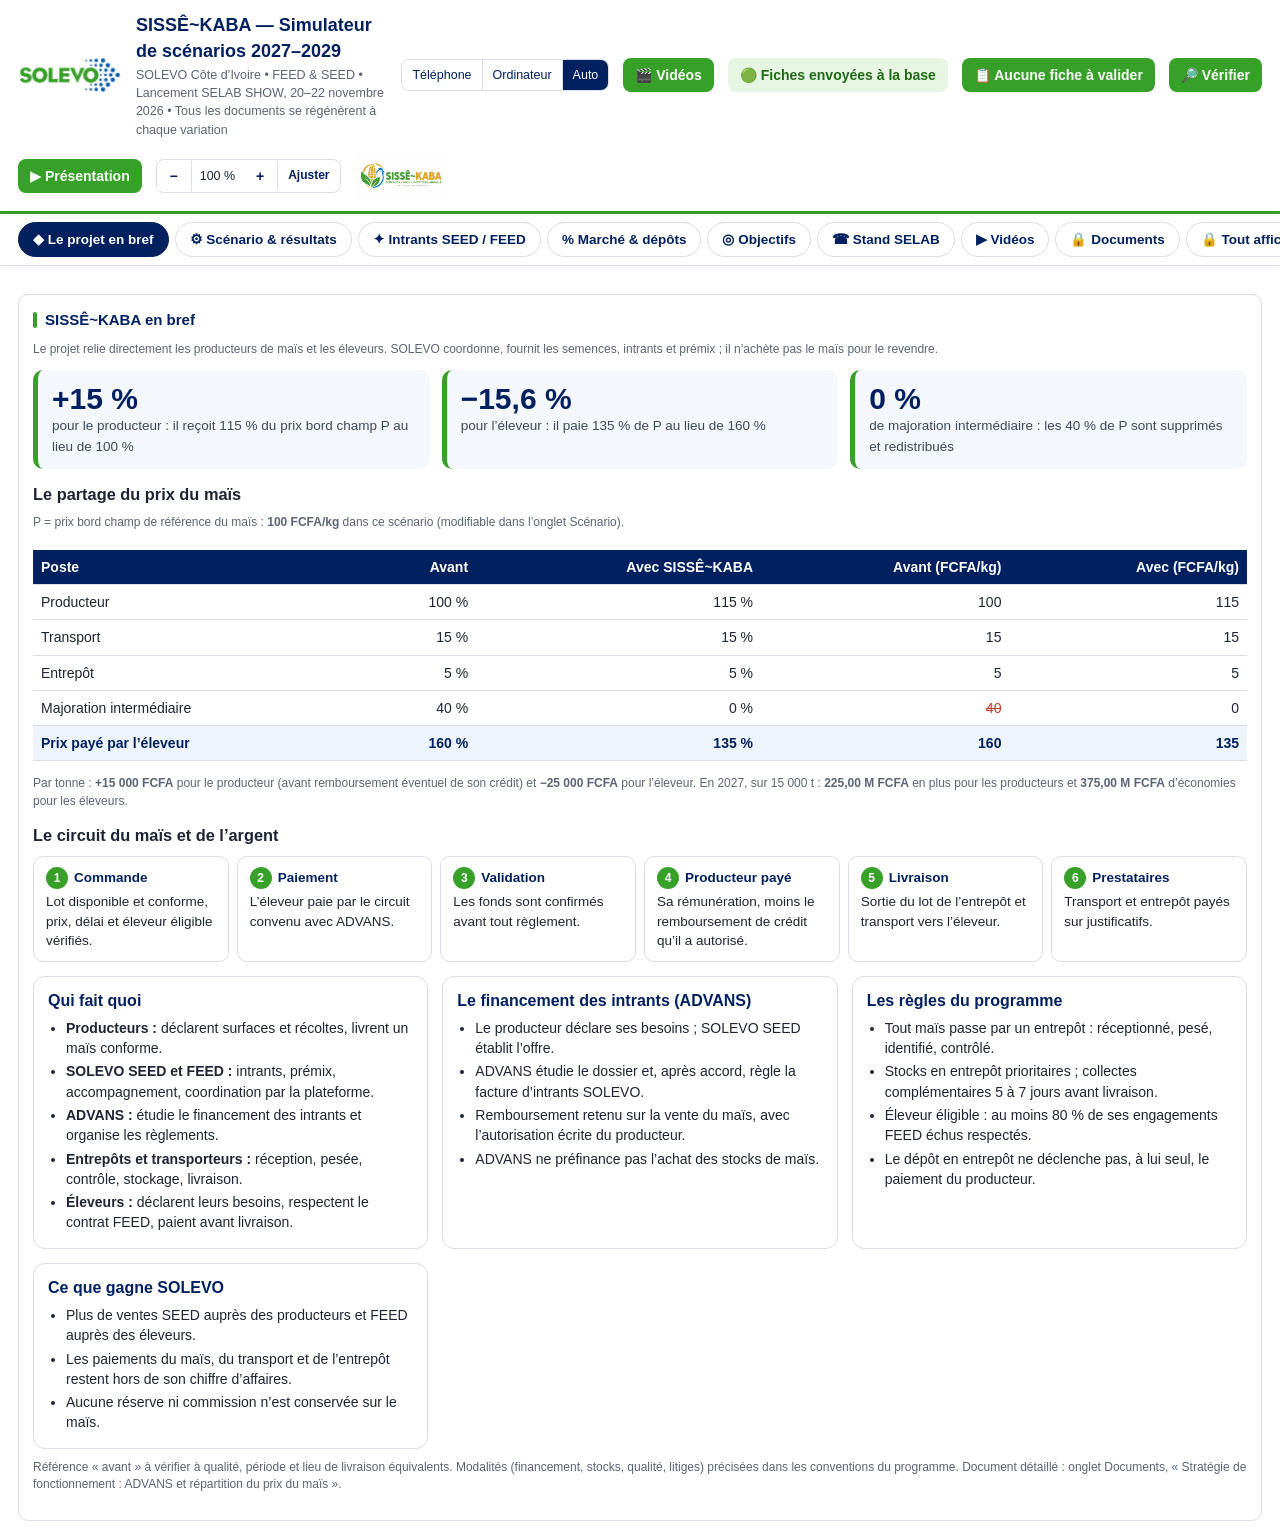
==== commit b22b1ab7: "Retour de WhatsApp : envois et import des inscriptions par WhatsApp ; relais e-mail sans copie Gmail" ====
--- a/index.html
+++ b/index.html
@@ -464,6 +464,7 @@
 .visf .geo{display:block;margin-top:4px;font-size:12px;font-weight:400;color:#1E5E1A}
 .valhdr.hot{background:#F6C21A!important;color:#041633!important;font-weight:800;animation:vpulse 2s infinite}@keyframes vpulse{50%{transform:scale(1.04)}}
 .nethdr.off{background:#b42318!important;color:#fff!important}.nethdr.wait{background:#F2A900!important;color:#041633!important}.nethdr.on{background:#E6F6E3!important;color:#1E6B14!important}
+.bk-promo{margin:14px auto;max-width:620px;border:3px dashed #37A028;border-radius:18px;background:#EAF6E6;padding:14px 18px;text-align:center}.bk-promo span{display:block;font-weight:800;color:#1E6B14}.bk-promo b{display:block;font-size:40px;letter-spacing:.06em;color:#002060;margin:4px 0}.bk-promo small{display:block;color:#33405e}
 .vchip{display:inline-block;font-size:12px;font-weight:700;padding:2px 8px;border-radius:10px;margin:1px 0;background:#FFF4D6;color:#8a5a00}.vchip.ok{background:#E6F6E3;color:#1E6B14}.vchip.ko{background:#FDE7E5;color:#b42318}
 </style>
 </head>
@@ -511,6 +512,7 @@
       <div class="cmd-card"><h2>2. Vos coordonnées</h2>
         <label class="cmd-f">Nom et prénom *<input name="nom" autocomplete="name" required></label>
         <label class="cmd-f">Téléphone WhatsApp *<input name="tel" type="tel" inputmode="tel" autocomplete="tel" placeholder="07 00 00 00 00" required></label>
+        <label class="cmd-f">Code promo SELAB SHOW (reçu à l’inscription)<input name="promo" autocomplete="off" placeholder="SK26-0000-XXXX" style="text-transform:uppercase"></label><div id="cmdCode" class="cmd-note" hidden></div>
         <label class="cmd-f">E-mail (pour recevoir la copie de la commande)<input name="email" type="email" autocomplete="email"></label>
         <label class="cmd-f">Ferme ou structure<input name="ferme"></label>
         <label class="cmd-f">Zone *<select name="zone" id="cmdZone" required></select></label>
@@ -526,7 +528,7 @@
         <label class="cmd-f">Message pour l’agent<textarea name="message" placeholder="Effectif, formule utilisée, questions…"></textarea></label>
       </div>
       <div class="cmd-card"><h2>Récapitulatif estimé</h2><div class="cmd-tot" id="cmdTot"></div>
-        <p class="cmd-note">Prix par sac hors TVA ; TVA 9 % calculée sur le prix remisé. Remises porc et chair : 20, 21 et 22 novembre 2026 (SELAB SHOW) ; remise ponte : du 20 au 30 novembre 2026. Prix, disponibilité et livraison confirmés par l’agent SOLEVO avant toute facturation.</p></div>
+        <p class="cmd-note">Prix par sac hors TVA ; TVA 9 % calculée sur le prix remisé. Remises porc et chair : 20, 21 et 22 novembre 2026 (SELAB SHOW) ; remise ponte : du 20 au 30 novembre 2026. Avec le code promo reçu à l’inscription, les trois remises s’appliquent jusqu’au 30 novembre 2026. Prix, disponibilité et livraison confirmés par l’agent SOLEVO avant toute facturation.</p></div>
       <label class="cmd-chk"><input type="checkbox" name="consent" required><span>J’accepte que SOLEVO Côte d’Ivoire utilise ces informations pour traiter ma commande et me recontacter. *</span></label>
       <div class="cmd-err" id="cmdErr"></div>
       <button class="cmd-btn cmd-go" type="submit">Vérifier ma commande</button>
@@ -560,6 +562,11 @@
   var anyPromo = function () { return CFG.produits.some(promoP); };
   var cid = function (tel) { var d = String(tel || '').replace(/\D/g, ''); return d ? 'V' + d.slice(-10) : ''; };
   var pcode = function (p, id, oid) { return 'SLB-' + p.code + '-' + id + '-' + String(oid).slice(-4); };
+  /* code promo remis à l’inscription (stand, borne, fiche publique) : remises SELAB jusqu’au 30/11/2026 */
+  var PROMO_FIN = '2026-11-30';
+  function skPromo(tel) { var d = String(tel || '').replace(/\D/g, ''); if (d.indexOf('00') === 0) d = d.slice(2); if (d.length === 10) d = '225' + d; d = d.slice(-10); if (d.length < 10) return ''; var h = 2166136261, s = 'SELAB2026|' + d; for (var i = 0; i < s.length; i++) { h ^= s.charCodeAt(i); h = Math.imul(h, 16777619) >>> 0; } var A = 'ABCDEFGHJKLMNPQRSTUVWXYZ23456789', c = ''; for (var k = 0; k < 4; k++) { c += A[h % 32]; h = Math.floor(h / 32); } return 'SK26-' + d.slice(-4) + '-' + c; }
+  var codeOk = function () { var f = $('cmdForm'); if (!f) return false; var c = String((f.elements.promo || {}).value || '').trim().toUpperCase(), tl = (f.elements.tel || {}).value; return !!c && c === skPromo(tl) && today() <= PROMO_FIN; };
+  var promoL = function (p) { return promoP(p) || (codeOk() && today() >= p.deb && today() <= PROMO_FIN); };
   var built = false, last = null;
   function build() {
     if (built) return; built = true;
@@ -578,7 +585,7 @@
   }
   function lignes(all) {
     var L = CFG.produits.map(function (p) {
-      var P = promoP(p), el = document.querySelector('[data-q="' + p.id + '"]'); var q = Math.max(0, Math.floor(+((el && el.value) || 0)));
+      var P = promoL(p), el = document.querySelector('[data-q="' + p.id + '"]'); var q = Math.max(0, Math.floor(+((el && el.value) || 0)));
       return { id: p.id, code: p.code, nom: p.nom, qte: q, pu_normal: p.ht, remise: P ? p.rem : 0, pu: P ? p.ht - p.rem : p.ht };
     });
     return all ? L : L.filter(function (l) { return l.qte > 0; });
@@ -586,6 +593,7 @@
   function calc(L) { var ht = L.reduce(function (a, l) { return a + l.qte * l.pu; }, 0), rem = L.reduce(function (a, l) { return a + l.qte * l.remise; }, 0), tva = ht * CFG.tva; return { sacs: L.reduce(function (a, l) { return a + l.qte; }, 0), ht: ht, remise: rem, tva: tva, ttc: ht + tva, eur: (ht + tva) / CFG.eur }; }
   function totals() {
     lignes(true).forEach(function (l) { var e = document.querySelector('[data-l="' + l.id + '"]'); if (!e) return; e.innerHTML = l.qte ? l.qte + ' sac' + (l.qte > 1 ? 's' : '') + ' : <b>' + fr(l.qte * l.pu) + ' FCFA HT</b>' + (l.remise ? ' au lieu de <s>' + fr(l.qte * l.pu_normal) + '</s> • <span class="cmd-eco">vous économisez ' + fr(l.qte * l.remise) + ' FCFA</span>' : '') : ''; });
+    { var cf = $('cmdForm'), cv = String((cf.elements.promo || {}).value || '').trim(), cc = $('cmdCode'); if (cc) { cc.hidden = !cv; cc.innerHTML = !cv ? '' : codeOk() ? '<b style="color:#2E7D1F">✓ Code valide : remises SELAB appliquées sur les 3 prémix jusqu’au 30/11/2026.</b>' : today() > PROMO_FIN ? 'Ce code a expiré le 30/11/2026.' : 'Code non reconnu pour ce numéro de téléphone : vérifiez le code et le numéro utilisés à l’inscription.'; } }
     var T = calc(lignes());
     $('cmdTot').innerHTML = '<span>Sacs</span><span>' + fr(T.sacs) + '</span>' + (T.remise ? '<span>Remise SELAB</span><span>−' + fr(T.remise) + ' FCFA</span>' : '') + '<span>Total HT</span><span>' + fr(T.ht) + ' FCFA</span><span>TVA 9 %</span><span>' + fr(T.tva) + ' FCFA</span><span class="g">Total TTC</span><span class="g">' + fr(T.ttc) + ' FCFA</span><span>Équivalent</span><span>≈ ' + T.eur.toFixed(2).replace('.', ',') + ' €</span>';
   }
@@ -607,7 +615,7 @@
     if (err.length) { $('cmdErr').textContent = 'Merci de compléter : ' + err.join(', ') + '.'; return; }
     $('cmdErr').textContent = '';
     var d = new Date(), id = 'CMD-' + today().replace(/-/g, '') + '-' + Math.random().toString(36).slice(2, 6).toUpperCase();
-    var idc = cid(v('tel')); L.forEach(function (l) { if (l.remise) l.codePromo = pcode(l, idc, id); });
+    var idc = cid(v('tel')); var vcode = codeOk() ? String(f.elements.promo.value).trim().toUpperCase() : ''; L.forEach(function (l) { if (l.remise) l.codePromo = vcode || pcode(l, idc, id); });
     last = { v: 2, id: id, idClient: idc, date: d.toISOString(), source: 'artefact SISSÊ~KABA', nom: v('nom'), tel: v('tel'), email: v('email'), ferme: v('ferme'), zone: v('zone'), ville: v('ville'), mode: v('mode'), dateSouhaitee: v('dateSouhaitee'), message: v('message'), promo: L.some(function (l) { return l.remise > 0; }), lignes: L, totaux: calc(L) };
     var t = texte(last);
     $('cmdId').textContent = id;
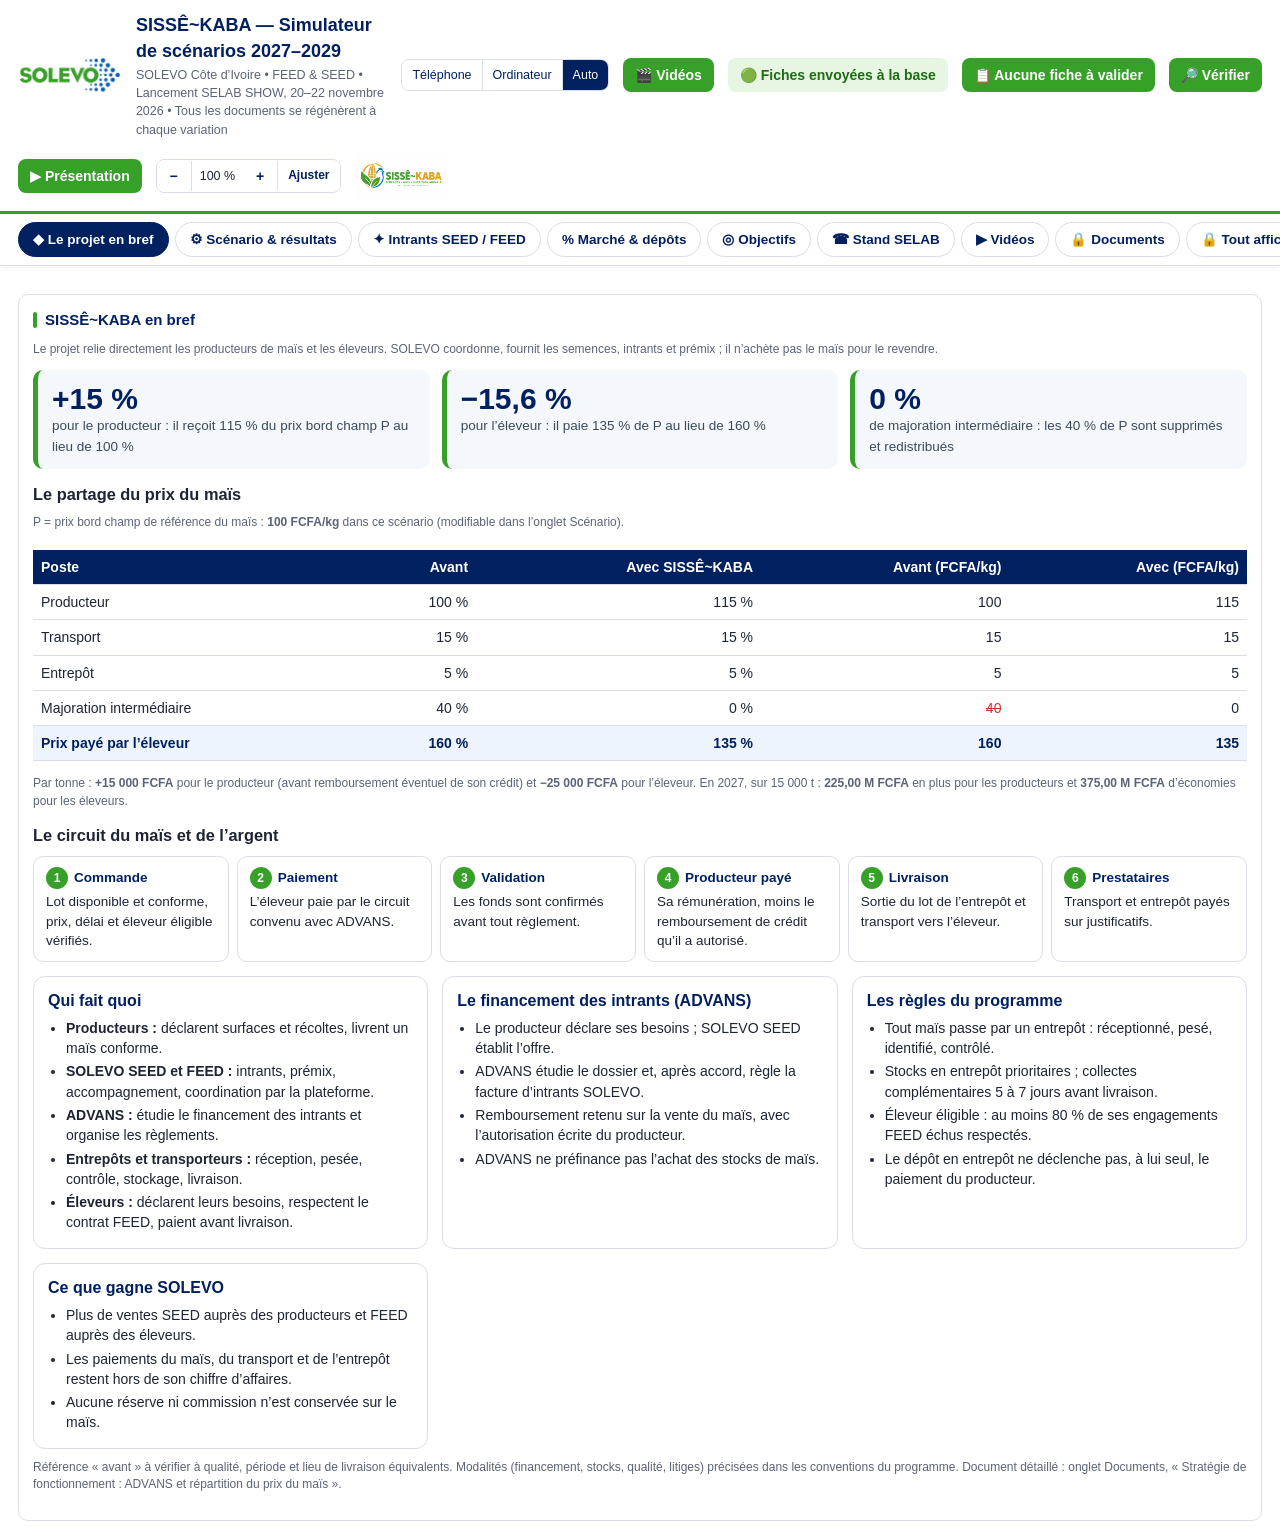
==== commit 754b9703: "Retour au modèle du 21/11 : la version GitHub reste utilisable pour la saisie (annule la porte d'ent" ====
(no text change in the page or its own stylesheets)
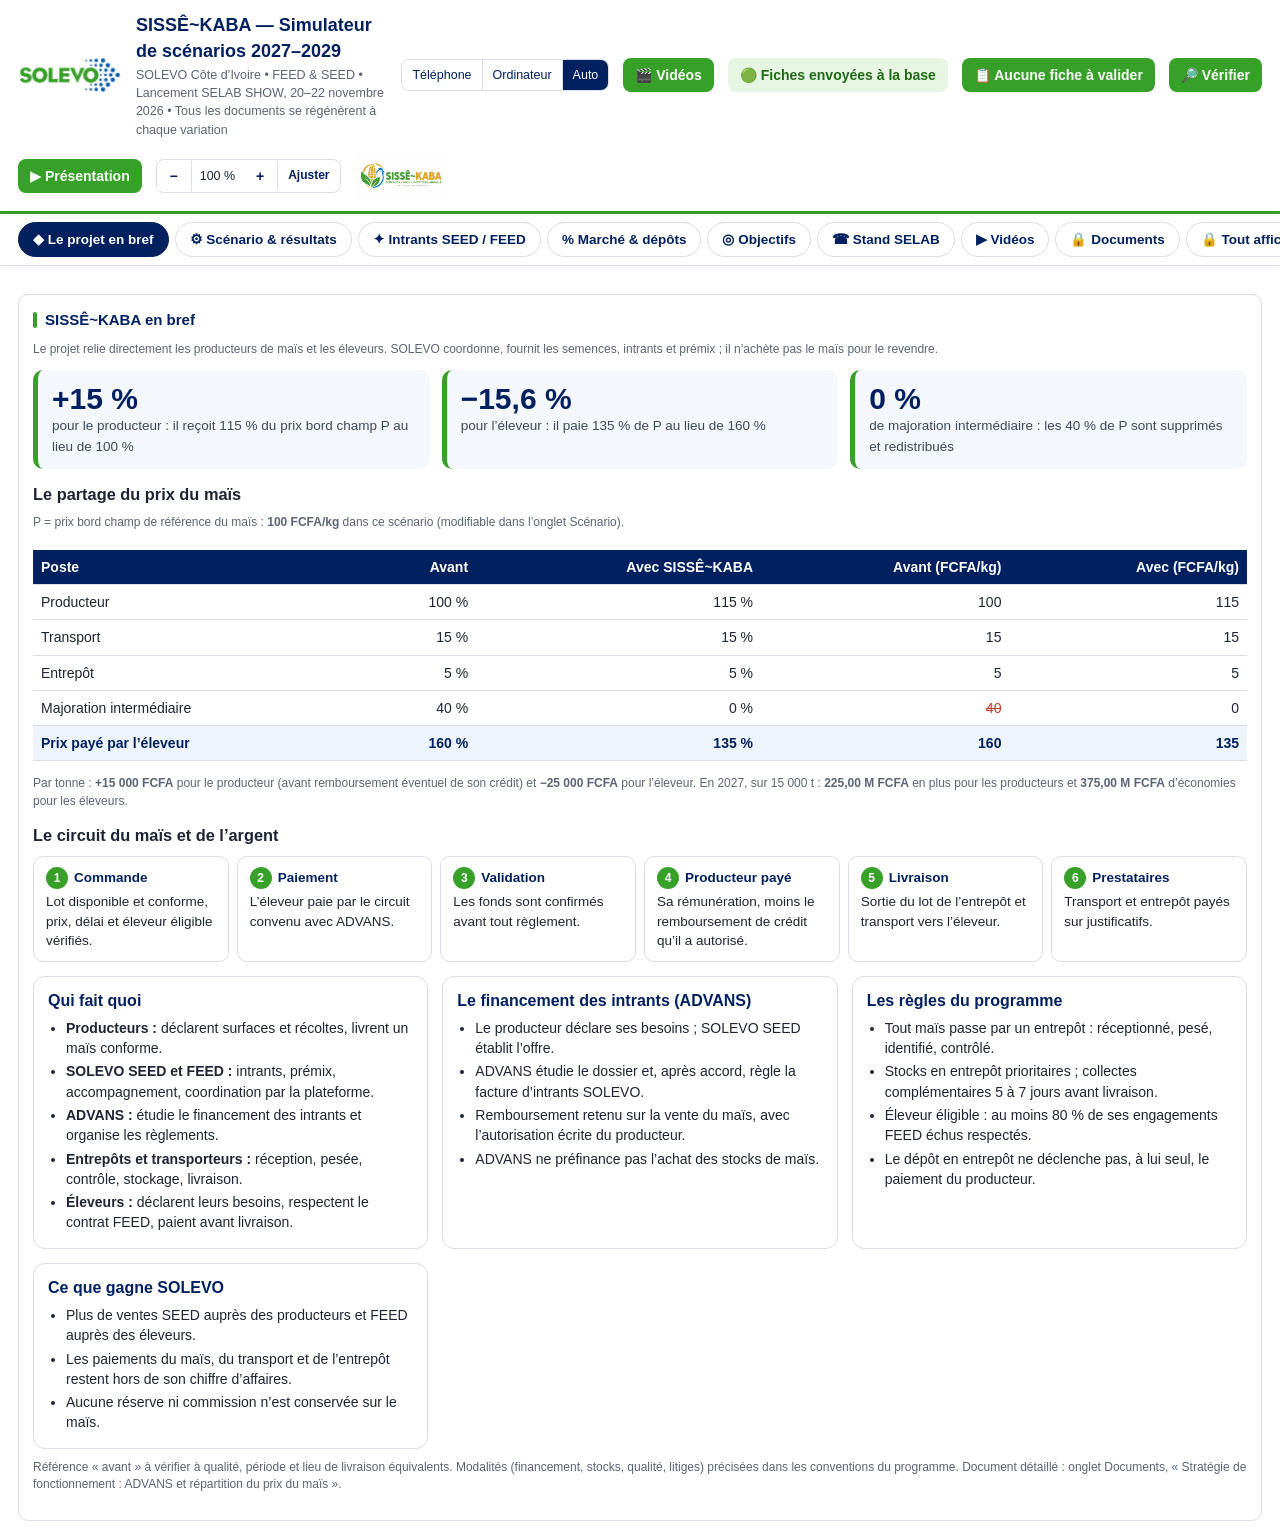
==== commit 6188263c: "Import d’un fichier Excel « Visiteurs stand » dans la base (dédoublonnage, code promo, veille, simul" ====
--- a/index.html
+++ b/index.html
@@ -926,7 +926,7 @@
       <button id="prosAcces" type="button">🔗 Liens d’accès et envoi à l’équipe</button>
       <button id="prosReplies" type="button">↺ Lire les réponses « OUI »</button>
       <button id="prosAdd" type="button">+ Ajouter un visiteur</button>
-      <button id="prosImport" type="button">Importer une inscription WhatsApp</button>
+      <button id="prosImport" type="button">Importer une inscription WhatsApp</button><button id="prosXls" type="button">📥 Importer un Excel visiteurs</button>
       <button id="prosCfg" type="button">⚙ Tables, agents et messages</button>
     </div>
     <div class="simk" id="prosK"></div>
